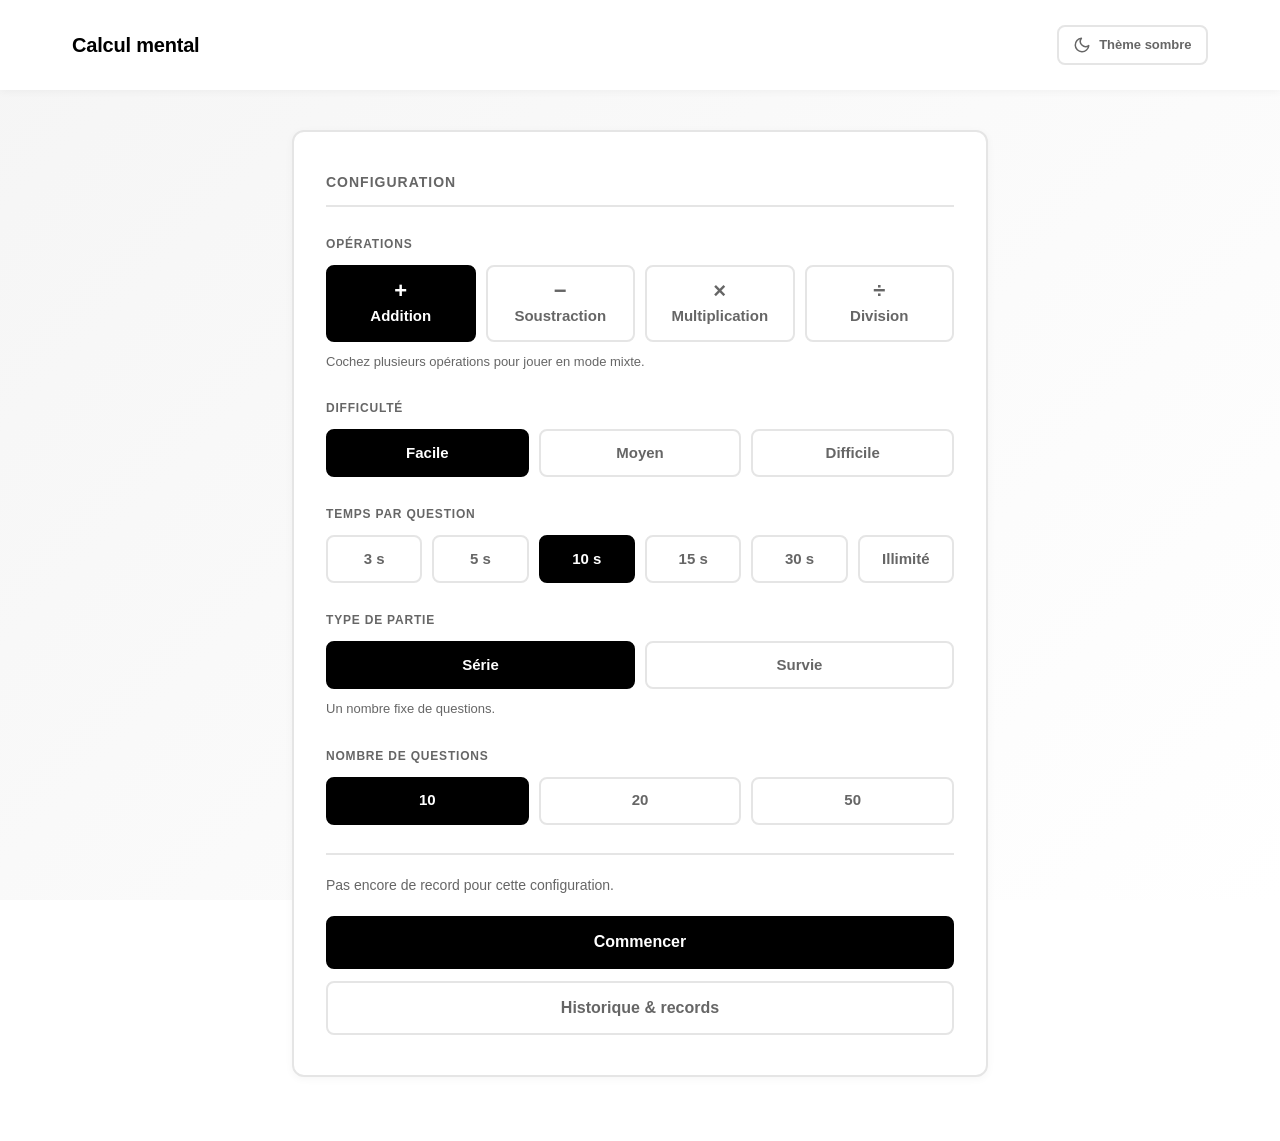
==== index.html @ ba90eb17 "first commit" ====
<!DOCTYPE html>
<html lang="fr">
<head>
  <meta charset="UTF-8">
  <meta name="viewport" content="width=device-width, initial-scale=1">
  <meta name="description" content="Entraînement au calcul mental : additions, soustractions, multiplications et divisions chronométrées.">
  <title>Calcul mental</title>
  <link rel="stylesheet" href="css/style.css">
  <!-- Chargés dans le <head> pour appliquer le thème avant le premier affichage -->
  <script src="js/storage.js"></script>
  <script src="js/theme.js"></script>
</head>
<body>
  <a class="skip-link" href="#main">Aller au contenu</a>

  <!-- ========== En-tête ========== -->
  <header class="site-header">
    <div class="header-inner">
      <h1 class="site-title">Calcul mental</h1>
      <button type="button" class="theme-toggle" id="theme-toggle">
        <span class="theme-icon" id="icon-moon" aria-hidden="true">
          <svg viewBox="0 0 24 24" width="18" height="18" fill="none" stroke="currentColor" stroke-width="2" stroke-linecap="round" stroke-linejoin="round" focusable="false"><path d="M21 12.79A9 9 0 1 1 11.21 3 7 7 0 0 0 21 12.79z"/></svg>
        </span>
        <span class="theme-icon" id="icon-sun" aria-hidden="true" hidden>
          <svg viewBox="0 0 24 24" width="18" height="18" fill="none" stroke="currentColor" stroke-width="2" stroke-linecap="round" stroke-linejoin="round" focusable="false"><circle cx="12" cy="12" r="4"/><path d="M12 2v2M12 20v2M4.93 4.93l1.41 1.41M17.66 17.66l1.41 1.41M2 12h2M20 12h2M4.93 19.07l1.41-1.41M17.66 6.34l1.41-1.41"/></svg>
        </span>
        <span class="theme-toggle-text" id="theme-toggle-text">Thème sombre</span>
      </button>
    </div>
  </header>

  <main class="container" id="main">

    <!-- ========== Écran 1 : configuration (accueil) ========== -->
    <section class="screen" id="screen-home" aria-labelledby="home-title">
      <form class="card" id="config-form" novalidate>
        <h2 class="card-title" id="home-title" tabindex="-1" data-autofocus>Configuration</h2>

        <fieldset class="field">
          <legend class="label">Opérations</legend>
          <div class="chips chips-4">
            <label class="chip">
              <input type="checkbox" name="operation" value="add" class="visually-hidden">
              <span class="chip-face chip-face--stacked"><span class="chip-symbol" aria-hidden="true">+</span>Addition</span>
            </label>
            <label class="chip">
              <input type="checkbox" name="operation" value="sub" class="visually-hidden">
              <span class="chip-face chip-face--stacked"><span class="chip-symbol" aria-hidden="true">−</span>Soustraction</span>
            </label>
            <label class="chip">
              <input type="checkbox" name="operation" value="mul" class="visually-hidden">
              <span class="chip-face chip-face--stacked"><span class="chip-symbol" aria-hidden="true">×</span>Multiplication</span>
            </label>
            <label class="chip">
              <input type="checkbox" name="operation" value="div" class="visually-hidden">
              <span class="chip-face chip-face--stacked"><span class="chip-symbol" aria-hidden="true">÷</span>Division</span>
            </label>
          </div>
          <p class="hint" id="ops-hint" aria-live="polite"></p>
        </fieldset>

        <fieldset class="field">
          <legend class="label">Difficulté</legend>
          <div class="chips chips-3">
            <label class="chip">
              <input type="radio" name="difficulty" value="facile" class="visually-hidden">
              <span class="chip-face">Facile</span>
            </label>
            <label class="chip">
              <input type="radio" name="difficulty" value="moyen" class="visually-hidden">
              <span class="chip-face">Moyen</span>
            </label>
            <label class="chip">
              <input type="radio" name="difficulty" value="difficile" class="visually-hidden">
              <span class="chip-face">Difficile</span>
            </label>
          </div>
        </fieldset>

        <fieldset class="field">
          <legend class="label">Temps par question</legend>
          <div class="chips chips-6">
            <label class="chip">
              <input type="radio" name="time" value="3" class="visually-hidden">
              <span class="chip-face">3 s</span>
            </label>
            <label class="chip">
              <input type="radio" name="time" value="5" class="visually-hidden">
              <span class="chip-face">5 s</span>
            </label>
            <label class="chip">
              <input type="radio" name="time" value="10" class="visually-hidden">
              <span class="chip-face">10 s</span>
            </label>
            <label class="chip">
              <input type="radio" name="time" value="15" class="visually-hidden">
              <span class="chip-face">15 s</span>
            </label>
            <label class="chip">
              <input type="radio" name="time" value="30" class="visually-hidden">
              <span class="chip-face">30 s</span>
            </label>
            <label class="chip">
              <input type="radio" name="time" value="0" class="visually-hidden">
              <span class="chip-face">Illimité</span>
            </label>
          </div>
        </fieldset>

        <fieldset class="field">
          <legend class="label">Type de partie</legend>
          <div class="chips chips-2">
            <label class="chip">
              <input type="radio" name="mode" value="serie" class="visually-hidden">
              <span class="chip-face">Série</span>
            </label>
            <label class="chip">
              <input type="radio" name="mode" value="survie" class="visually-hidden">
              <span class="chip-face">Survie</span>
            </label>
          </div>
          <p class="hint" id="mode-hint"></p>
        </fieldset>

        <fieldset class="field" id="count-field">
          <legend class="label">Nombre de questions</legend>
          <div class="chips chips-3">
            <label class="chip">
              <input type="radio" name="count" value="10" class="visually-hidden">
              <span class="chip-face">10</span>
            </label>
            <label class="chip">
              <input type="radio" name="count" value="20" class="visually-hidden">
              <span class="chip-face">20</span>
            </label>
            <label class="chip">
              <input type="radio" name="count" value="50" class="visually-hidden">
              <span class="chip-face">50</span>
            </label>
          </div>
        </fieldset>

        <p class="home-record" id="home-record"></p>

        <div class="actions">
          <button type="submit" class="btn btn-primary btn-block">Commencer</button>
          <button type="button" class="btn btn-secondary btn-block" id="btn-open-history">Historique &amp; records</button>
        </div>
      </form>
    </section>

    <!-- ========== Écran 2 : historique & records ========== -->
    <section class="screen" id="screen-history" aria-labelledby="history-title" hidden>
      <div class="card">
        <h2 class="card-title" id="history-title" tabindex="-1" data-autofocus>Records par configuration</h2>
        <p class="empty" id="records-empty">Aucun record pour l'instant. Jouez une partie pour en établir un.</p>
        <ul class="list" id="records-list"></ul>
      </div>

      <div class="card">
        <h2 class="card-title">20 dernières parties</h2>
        <p class="empty" id="history-empty">Aucune partie enregistrée.</p>
        <ul class="list" id="history-list"></ul>
        <p class="hint" id="storage-warning" hidden>La sauvegarde locale est indisponible dans ce navigateur : l'historique et les records seront perdus à la fermeture de la page.</p>
      </div>

      <div class="actions">
        <button type="button" class="btn btn-danger btn-block" id="btn-clear-history">Effacer l'historique</button>
        <button type="button" class="btn btn-secondary btn-block" id="btn-history-back">Retour à l'accueil</button>
      </div>
    </section>

    <!-- ========== Écran 3 : partie en cours ========== -->
    <section class="screen" id="screen-game" aria-labelledby="game-title" hidden>
      <h2 class="visually-hidden" id="game-title">Partie en cours</h2>

      <div class="game-topbar">
        <dl class="stats">
          <div class="stat">
            <dt class="stat-label">Question</dt>
            <dd class="stat-value" id="stat-progress">1</dd>
          </div>
          <div class="stat" id="stat-lives-box" hidden>
            <dt class="stat-label">Vies</dt>
            <dd class="stat-value">
              <span class="lives" id="lives" role="img" aria-label="3 vies restantes sur 3">
                <span class="life"></span><span class="life"></span><span class="life"></span>
              </span>
            </dd>
          </div>
          <div class="stat">
            <dt class="stat-label">Score</dt>
            <dd class="stat-value" id="stat-score">0</dd>
          </div>
          <div class="stat">
            <dt class="stat-label">Série</dt>
            <dd class="stat-value" id="stat-streak">0</dd>
          </div>
        </dl>
        <button type="button" class="btn-ghost" id="btn-abandon" aria-keyshortcuts="Escape">Abandonner</button>
      </div>

      <div class="card game-card" id="game-card">
        <div class="timer" id="timer">
          <div class="timer-track" aria-hidden="true"><div class="timer-fill" id="timer-fill"></div></div>
          <span class="timer-count" id="timer-count">10,0 s</span>
        </div>

        <!-- Affichage visuel du calcul ; la version lue par les lecteurs d'écran est juste dessous -->
        <p class="question" id="question" aria-hidden="true"><span id="q-a">0</span> <span id="q-op">+</span> <span id="q-b">0</span> = <span class="question-answer" id="q-answer">?</span></p>
        <p class="visually-hidden" id="question-spoken" aria-live="polite"></p>

        <form class="answer-form" id="answer-form" autocomplete="off" novalidate>
          <label for="answer-input" class="visually-hidden">Votre réponse</label>
          <div class="answer-row">
            <button type="button" class="btn btn-secondary btn-sign" id="btn-sign" aria-label="Changer le signe" hidden>±</button>
            <input type="text" class="input answer-input" id="answer-input" inputmode="numeric" autocomplete="off" autocorrect="off" spellcheck="false" enterkeyhint="done" maxlength="7">
            <button type="submit" class="btn btn-primary btn-submit">Valider</button>
          </div>
        </form>

        <p class="feedback" id="feedback" role="status" aria-live="polite"></p>
      </div>

      <p class="game-hint"><kbd>Entrée</kbd> pour valider · <kbd>Échap</kbd> pour abandonner</p>
    </section>

    <!-- ========== Écran 4 : résultats ========== -->
    <section class="screen" id="screen-results" aria-labelledby="results-title" hidden>
      <div class="card results-card">
        <h2 class="card-title" id="results-title" tabindex="-1" data-autofocus>Résultats</h2>
        <p class="record-badge" id="record-badge" hidden>Nouveau record !</p>
        <p class="results-score"><span id="res-score">0</span><span class="results-total"> / <span id="res-total">0</span></span></p>
        <p class="results-caption">bonnes réponses</p>
        <p class="results-config" id="res-config"></p>
        <dl class="results-stats">
          <div class="results-stat">
            <dt class="stat-label">Pourcentage</dt>
            <dd id="res-pct">0 %</dd>
          </div>
          <div class="results-stat">
            <dt class="stat-label">Temps moyen</dt>
            <dd id="res-avg">—</dd>
          </div>
          <div class="results-stat">
            <dt class="stat-label">Meilleure série</dt>
            <dd id="res-streak">0</dd>
          </div>
        </dl>
      </div>

      <div class="card">
        <h2 class="card-title">Questions ratées</h2>
        <p class="empty" id="missed-empty">Aucune erreur, parfait !</p>
        <table class="table" id="missed-table">
          <thead>
            <tr>
              <th scope="col">Calcul</th>
              <th scope="col">Ta réponse</th>
              <th scope="col">Bonne réponse</th>
            </tr>
          </thead>
          <tbody id="missed-body"></tbody>
        </table>
      </div>

      <div class="actions">
        <button type="button" class="btn btn-primary btn-block" id="btn-replay">Rejouer</button>
        <button type="button" class="btn btn-secondary btn-block" id="btn-results-home">Retour à l'accueil</button>
      </div>
    </section>
  </main>

  <!-- ========== Boîte de confirmation (abandon, effacement) ========== -->
  <dialog class="dialog" id="confirm-dialog" aria-labelledby="dialog-title" aria-describedby="dialog-message">
    <form method="dialog">
      <h2 class="card-title" id="dialog-title">Confirmer</h2>
      <p class="dialog-message" id="dialog-message"></p>
      <div class="dialog-actions">
        <button type="submit" value="cancel" class="btn btn-secondary" id="dialog-cancel">Annuler</button>
        <button type="submit" value="confirm" class="btn btn-primary" id="dialog-confirm">Confirmer</button>
      </div>
    </form>
  </dialog>

  <script src="js/generator.js"></script>
  <script src="js/timer.js"></script>
  <script src="js/app.js"></script>
</body>
</html>
---- css/style.css ----
/* =========================================================
   Calcul mental — feuille de style
   Charte ProjetV : minimaliste noir & blanc, sobre.
   Le thème sombre ne fait que redéfinir les variables.
   ========================================================= */

/* ---------- 1. Variables : thème clair (charte ProjetV) ---------- */
:root {
  --primary: #000000;
  --primary-light: #333333;
  --accent: #3b82f6;
  --bg-body: linear-gradient(135deg, #f5f5f5 0%, #ffffff 100%);
  --bg-container: #ffffff;
  --text-primary: #000000;
  --text-secondary: #666666;
  --text-inverse: #ffffff;
  --success: #10b981;
  --warning: #f59e0b;
  --danger: #ef4444;
  --gray-200: #e5e5e5;
  --gray-400: #a3a3a3;
  --shadow: 0 10px 40px rgba(0,0,0,0.08);
  --shadow-sm: 0 2px 8px rgba(0,0,0,0.04);

  /* Variables complémentaires (lisibilité du feedback) */
  --success-bg: rgba(16, 185, 129, 0.10);
  --danger-bg: rgba(239, 68, 68, 0.08);
  --success-text: #047857;
  --danger-text: #b91c1c;
  --danger-hover: #dc2626;

  --font: -apple-system, BlinkMacSystemFont, 'Segoe UI', Roboto, 'Helvetica Neue', Arial, sans-serif;
  --radius: 12px;
  --radius-sm: 8px;
  --speed: 0.2s;

  color-scheme: light;
}

/* ---------- 2. Variables : thème sombre ---------- */
[data-theme="dark"] {
  --primary: #ffffff;
  --primary-light: #d4d4d4;
  --accent: #60a5fa;
  --bg-body: linear-gradient(135deg, #0f0f0f 0%, #151515 100%);
  --bg-container: #1a1a1a;
  --text-primary: #ffffff;
  --text-secondary: #a3a3a3;
  --text-inverse: #000000;
  --success: #10b981;
  --warning: #f59e0b;
  --danger: #ef4444;
  --gray-200: #2a2a2a;
  --gray-400: #6b6b6b;
  --shadow: 0 10px 40px rgba(0,0,0,0.45);
  --shadow-sm: 0 2px 8px rgba(0,0,0,0.30);

  --success-bg: rgba(16, 185, 129, 0.14);
  --danger-bg: rgba(239, 68, 68, 0.14);
  --success-text: #34d399;
  --danger-text: #f87171;

  color-scheme: dark;
}

/* ---------- 3. Base ---------- */
*,
*::before,
*::after {
  box-sizing: border-box;
}

[hidden] {
  display: none !important;
}

html {
  -webkit-text-size-adjust: 100%;
  text-size-adjust: 100%;
}

body {
  margin: 0;
  min-height: 100vh;
  font-family: var(--font);
  font-size: 1rem;
  line-height: 1.5;
  color: var(--text-primary);
  background-color: var(--bg-container);
  background-image: var(--bg-body);
  background-attachment: fixed;
  -webkit-font-smoothing: antialiased;
  transition: color var(--speed) ease;
}

h1, h2, p {
  margin: 0;
}

[tabindex="-1"]:focus {
  outline: none;
}

kbd {
  font-family: inherit;
  font-size: 0.85em;
  font-weight: 600;
  padding: 0.1em 0.45em;
  border: 1px solid var(--gray-200);
  border-bottom-width: 2px;
  border-radius: 4px;
  background: var(--bg-container);
}

/* Masqué visuellement, mais lu par les lecteurs d'écran et focalisable */
.visually-hidden {
  position: absolute !important;
  width: 1px;
  height: 1px;
  padding: 0;
  margin: -1px;
  overflow: hidden;
  clip: rect(0 0 0 0);
  white-space: nowrap;
  border: 0;
}

.skip-link {
  position: absolute;
  top: -100px;
  left: 1rem;
  z-index: 100;
  padding: 0.5rem 1rem;
  border-radius: var(--radius-sm);
  background: var(--primary);
  color: var(--text-inverse);
  font-weight: 600;
  text-decoration: none;
}

.skip-link:focus {
  top: 0.5rem;
}

/* ---------- 4. En-tête ---------- */
.site-header {
  height: 10vh;
  min-height: 60px;
  background: var(--bg-container);
  box-shadow: var(--shadow-sm);
}

.header-inner {
  display: flex;
  align-items: center;
  justify-content: space-between;
  gap: 1rem;
  max-width: 1200px;
  height: 100%;
  margin: 0 auto;
  padding: 0 2rem;
}

.site-title {
  font-size: 1.25rem;
  font-weight: 700;
  letter-spacing: -0.01em;
  color: var(--text-primary);
}

.theme-toggle {
  display: inline-flex;
  align-items: center;
  gap: 0.5rem;
  min-height: 40px;
  padding: 0.45rem 0.9rem;
  border: 2px solid var(--gray-200);
  border-radius: var(--radius-sm);
  background: transparent;
  color: var(--text-secondary);
  font: inherit;
  font-size: 0.8125rem;
  font-weight: 600;
  cursor: pointer;
  transition: border-color var(--speed) ease, color var(--speed) ease;
}

.theme-toggle:hover {
  border-color: var(--primary);
  color: var(--text-primary);
}

.theme-icon {
  display: inline-flex;
}

/* ---------- 5. Mise en page ---------- */
.container {
  max-width: 760px;
  margin: 0 auto;
  padding: 2.5rem 2rem 4rem;
}

.screen {
  display: flex;
  flex-direction: column;
  gap: 1.5rem;
}

.actions {
  display: flex;
  flex-direction: column;
  gap: 0.75rem;
}

/* ---------- 6. Cartes, titres, libellés ---------- */
.card {
  background: var(--bg-container);
  border: 2px solid var(--gray-200);
  border-radius: var(--radius);
  box-shadow: var(--shadow-sm);
  padding: 2.5rem 2rem;
  transition: border-color var(--speed) ease, background-color var(--speed) ease;
}

.card-title {
  margin: 0 0 1.75rem;
  padding-bottom: 0.75rem;
  border-bottom: 2px solid var(--gray-200);
  font-size: 0.875rem;
  font-weight: 700;
  text-transform: uppercase;
  letter-spacing: 1px;
  color: var(--text-secondary);
}

.label,
.stat-label {
  font-size: 0.75rem;
  font-weight: 600;
  text-transform: uppercase;
  letter-spacing: 0.8px;
  color: var(--text-secondary);
}

.field {
  min-width: 0;
  margin: 0 0 1.75rem;
  padding: 0;
  border: 0;
}

.field > legend.label {
  display: block;
  padding: 0 0 0.75rem;
}

.hint {
  margin-top: 0.625rem;
  font-size: 0.8125rem;
  color: var(--text-secondary);
}

.hint.is-error {
  color: var(--danger-text);
  font-weight: 600;
}

.hint:empty {
  display: none;
}

.empty {
  color: var(--text-secondary);
  font-size: 0.9375rem;
}

/* ---------- 7. Pastilles sélectionnables (vrais inputs masqués) ---------- */
.chips {
  --cols: 3;
  display: grid;
  grid-template-columns: repeat(var(--cols), minmax(0, 1fr));
  gap: 0.625rem;
}

.chips-2 { --cols: 2; }
.chips-3 { --cols: 3; }
.chips-4 { --cols: 4; }
.chips-6 { --cols: 6; }

.chip {
  position: relative;
  display: block;
  cursor: pointer;
}

.chip-face {
  display: flex;
  align-items: center;
  justify-content: center;
  gap: 0.375rem;
  min-height: 48px;
  height: 100%;
  padding: 0.625rem 0.75rem;
  border: 2px solid var(--gray-200);
  border-radius: var(--radius-sm);
  color: var(--text-secondary);
  font-size: 0.9375rem;
  font-weight: 600;
  text-align: center;
  hyphens: auto;
  overflow-wrap: break-word;
  user-select: none;
  transition: background-color 0.15s ease, border-color 0.15s ease, color 0.15s ease;
}

.chip-face--stacked {
  flex-direction: column;
  gap: 0.125rem;
  padding-top: 0.75rem;
  padding-bottom: 0.75rem;
}

.chip-symbol {
  font-size: 1.375rem;
  font-weight: 700;
  line-height: 1.1;
}

.chip:hover .chip-face {
  border-color: var(--primary);
  color: var(--text-primary);
}

.chip input:checked + .chip-face {
  background: var(--primary);
  border-color: var(--primary);
  color: var(--text-inverse);
}

.chip input:focus-visible + .chip-face {
  outline: 2px solid var(--accent);
  outline-offset: 2px;
}

/* ---------- 8. Boutons ---------- */
.btn {
  display: inline-flex;
  align-items: center;
  justify-content: center;
  gap: 0.5rem;
  min-height: 48px;
  padding: 0.8rem 1.5rem;
  border: 2px solid transparent;
  border-radius: var(--radius-sm);
  font: inherit;
  font-size: 1rem;
  font-weight: 600;
  text-decoration: none;
  cursor: pointer;
  transition: background-color var(--speed) ease, border-color var(--speed) ease,
    color var(--speed) ease, transform 0.15s ease;
}

.btn:focus-visible,
.btn-ghost:focus-visible,
.theme-toggle:focus-visible,
.skip-link:focus-visible {
  outline: 2px solid var(--accent);
  outline-offset: 2px;
}

.btn-block {
  width: 100%;
}

.btn-primary {
  background: var(--primary);
  border-color: var(--primary);
  color: var(--text-inverse);
}

.btn-primary:hover:not(:disabled) {
  background: var(--primary-light);
  border-color: var(--primary-light);
  transform: translateY(-1px);
}

.btn-primary:active:not(:disabled) {
  transform: translateY(0);
}

.btn-secondary {
  background: transparent;
  border-color: var(--gray-200);
  color: var(--text-secondary);
}

.btn-secondary:hover:not(:disabled) {
  border-color: var(--primary);
  color: var(--text-primary);
}

.btn-danger {
  background: var(--danger);
  border-color: var(--danger);
  color: #ffffff;
}

.btn-danger:hover:not(:disabled) {
  background: var(--danger-hover);
  border-color: var(--danger-hover);
}

.btn:disabled {
  opacity: 0.45;
  cursor: not-allowed;
}

/* Bouton discret (abandon) */
.btn-ghost {
  padding: 0.5rem 0.75rem;
  border: 0;
  border-radius: var(--radius-sm);
  background: transparent;
  color: var(--text-secondary);
  font: inherit;
  font-size: 0.75rem;
  font-weight: 600;
  text-transform: uppercase;
  letter-spacing: 0.8px;
  cursor: pointer;
  transition: color var(--speed) ease;
}

.btn-ghost:hover {
  color: var(--danger-text);
  text-decoration: underline;
  text-underline-offset: 3px;
}

/* ---------- 9. Champs ---------- */
.input {
  width: 100%;
  padding: 0.75rem 1rem;
  border: 2px solid var(--gray-200);
  border-radius: var(--radius-sm);
  background: var(--bg-container);
  color: var(--text-primary);
  font: inherit;
  transition: border-color var(--speed) ease;
}

.input:focus {
  outline: none;
  border-color: var(--primary);
}

/* ---------- 10. Accueil ---------- */
.home-record {
  margin-bottom: 1.25rem;
  padding-top: 1.25rem;
  border-top: 2px solid var(--gray-200);
  font-size: 0.875rem;
  color: var(--text-secondary);
}

/* ---------- 11. Écran de jeu ---------- */
.game-topbar {
  display: flex;
  align-items: center;
  justify-content: space-between;
  flex-wrap: wrap;
  gap: 0.75rem 1rem;
}

.stats {
  display: flex;
  flex-wrap: wrap;
  gap: 0.625rem;
  margin: 0;
}

.stat {
  display: flex;
  flex-direction: column;
  min-width: 88px;
  padding: 0.5rem 0.875rem;
  border: 2px solid var(--gray-200);
  border-radius: var(--radius-sm);
  background: var(--bg-container);
}

.stat-label {
  font-size: 0.6875rem;
}

.stat-value {
  margin: 0;
  font-size: 1.125rem;
  font-weight: 700;
  line-height: 1.5;
  font-variant-numeric: tabular-nums;
}

.lives {
  display: inline-flex;
  align-items: center;
  gap: 6px;
  height: 1.6875rem;
}

.life {
  width: 12px;
  height: 12px;
  border: 2px solid var(--primary);
  border-radius: 50%;
  background: var(--primary);
  transition: background-color var(--speed) ease, border-color var(--speed) ease;
}

.life.is-lost {
  background: transparent;
  border-color: var(--gray-400);
}

.game-card {
  container-type: inline-size; /* permet d'adapter la taille du calcul à la carte */
  padding: 2rem 2rem 2.25rem;
  text-align: center;
}

.game-card.is-correct {
  border-color: var(--success);
  background-image: linear-gradient(var(--success-bg), var(--success-bg));
}

.game-card.is-wrong {
  border-color: var(--danger);
  background-image: linear-gradient(var(--danger-bg), var(--danger-bg));
}

/* Barre de temps */
.timer {
  display: flex;
  align-items: center;
  gap: 1rem;
  margin-bottom: 2rem;
}

.timer-track {
  flex: 1;
  height: 8px;
  overflow: hidden;
  border-radius: 999px;
  background: var(--gray-200);
}

.timer-fill {
  width: 100%;
  height: 100%;
  border-radius: inherit;
  background: var(--primary);
  transform-origin: left center;
  will-change: transform;
  transition: background-color var(--speed) ease;
}

.timer-fill.is-warning {
  background: var(--warning);
}

.timer-fill.is-danger {
  background: var(--danger);
}

.timer-count {
  min-width: 4.5em;
  font-size: 0.875rem;
  font-weight: 600;
  color: var(--text-secondary);
  text-align: right;
  font-variant-numeric: tabular-nums;
}

/* Calcul affiché en très grand. --chars (posé par app.js) = longueur du calcul
   avec sa réponse : la taille est choisie pour que tout tienne sur une ligne. */
.question {
  margin-bottom: 2rem;
  font-size: clamp(2rem, 8vw, 4rem); /* repli sans container queries */
  font-size: clamp(1.75rem, calc(100cqi / (var(--chars, 12) * 0.62)), 5rem);
  font-weight: 800;
  line-height: 1.1;
  letter-spacing: -0.02em;
  white-space: nowrap;
  font-variant-numeric: tabular-nums;
}

.question-answer {
  color: var(--text-secondary);
}

.game-card.is-correct .question-answer {
  color: var(--success-text);
}

.game-card.is-wrong .question-answer {
  color: var(--danger-text);
}

/* Saisie de la réponse */
.answer-form {
  max-width: 440px;
  margin: 0 auto;
}

.answer-row {
  display: flex;
  gap: 0.75rem;
}

.answer-input {
  flex: 1;
  min-width: 0;
  font-size: 1.75rem;
  font-weight: 700;
  text-align: center;
  font-variant-numeric: tabular-nums;
}

.answer-input.is-correct {
  border-color: var(--success);
}

.answer-input.is-wrong {
  border-color: var(--danger);
}

.btn-sign {
  flex: 0 0 auto;
  width: 60px;
  padding: 0;
  font-size: 1.5rem;
}

.btn-submit {
  flex: 0 0 auto;
}

.feedback {
  min-height: 1.5em;
  margin-top: 1.25rem;
  font-weight: 600;
  color: var(--text-secondary);
}

.feedback.is-correct {
  color: var(--success-text);
}

.feedback.is-wrong {
  color: var(--danger-text);
}

.game-hint {
  font-size: 0.8125rem;
  color: var(--text-secondary);
  text-align: center;
}

/* ---------- 12. Résultats ---------- */
.results-card {
  text-align: center;
}

.record-badge {
  display: inline-block;
  margin-bottom: 1.25rem;
  padding: 0.375rem 0.875rem;
  border-radius: 999px;
  background: var(--primary);
  color: var(--text-inverse);
  font-size: 0.75rem;
  font-weight: 700;
  text-transform: uppercase;
  letter-spacing: 1px;
}

.results-score {
  font-size: clamp(3rem, 12vw, 5rem);
  font-weight: 800;
  line-height: 1;
  letter-spacing: -0.02em;
  font-variant-numeric: tabular-nums;
}

.results-total {
  font-size: 0.5em;
  font-weight: 700;
  color: var(--text-secondary);
}

.results-caption {
  margin-top: 0.5rem;
  color: var(--text-secondary);
}

.results-config {
  margin-top: 0.25rem;
  font-size: 0.8125rem;
  color: var(--text-secondary);
}

.results-stats {
  display: grid;
  grid-template-columns: repeat(3, minmax(0, 1fr));
  gap: 0.75rem;
  margin: 2rem 0 0;
}

.results-stat {
  padding: 1rem 0.75rem;
  border: 2px solid var(--gray-200);
  border-radius: var(--radius-sm);
}

.results-stat dd {
  margin: 0.25rem 0 0;
  font-size: 1.5rem;
  font-weight: 700;
  font-variant-numeric: tabular-nums;
}

/* Tableau des questions ratées */
.table {
  width: 100%;
  border-collapse: collapse;
  font-variant-numeric: tabular-nums;
}

.table th {
  padding: 0 0.75rem 0.75rem;
  border-bottom: 2px solid var(--gray-200);
  font-size: 0.75rem;
  font-weight: 600;
  text-transform: uppercase;
  letter-spacing: 0.8px;
  color: var(--text-secondary);
  text-align: left;
}

.table td {
  padding: 0.75rem;
  border-bottom: 1px solid var(--gray-200);
  font-weight: 600;
}

.table tr:last-child td {
  border-bottom: 0;
}

.table th:first-child,
.table td:first-child {
  padding-left: 0;
}

.table .is-wrong {
  color: var(--danger-text);
}

.table .is-right {
  color: var(--success-text);
}

/* ---------- 13. Historique & records ---------- */
.list {
  margin: 0;
  padding: 0;
  list-style: none;
}

.list-item {
  display: flex;
  align-items: center;
  justify-content: space-between;
  gap: 1rem;
  padding: 0.875rem 0;
  border-bottom: 1px solid var(--gray-200);
}

.list-item:first-child {
  padding-top: 0;
}

.list-item:last-child {
  padding-bottom: 0;
  border-bottom: 0;
}

.list-main {
  min-width: 0;
}

.list-title {
  font-size: 0.9375rem;
  font-weight: 600;
}

.list-meta {
  font-size: 0.8125rem;
  color: var(--text-secondary);
}

.list-score {
  flex: 0 0 auto;
  font-weight: 700;
  white-space: nowrap;
  font-variant-numeric: tabular-nums;
}

/* ---------- 14. Boîte de dialogue ---------- */
.dialog {
  width: min(440px, calc(100% - 2rem));
  padding: 2rem;
  border: 2px solid var(--gray-200);
  border-radius: var(--radius);
  background: var(--bg-container);
  color: var(--text-primary);
  box-shadow: var(--shadow);
}

.dialog::backdrop {
  background: rgba(0, 0, 0, 0.5);
}

.dialog .card-title {
  margin-bottom: 1rem;
}

.dialog-message {
  color: var(--text-secondary);
}

.dialog-actions {
  display: flex;
  gap: 0.75rem;
  margin-top: 1.75rem;
}

.dialog-actions .btn {
  flex: 1;
}

/* ---------- 15. Tests (tests.html) ---------- */
.test-summary {
  margin-bottom: 1.5rem;
  padding: 1rem 1.25rem;
  border: 2px solid var(--gray-200);
  border-radius: var(--radius-sm);
  font-weight: 600;
}

.test-summary.is-correct {
  border-color: var(--success);
  color: var(--success-text);
  background: var(--success-bg);
}

.test-summary.is-wrong {
  border-color: var(--danger);
  color: var(--danger-text);
  background: var(--danger-bg);
}

.test-failures {
  margin: 1.5rem 0 0;
  padding-left: 1.25rem;
  color: var(--danger-text);
  font-size: 0.875rem;
}

/* ---------- 16. Responsive ---------- */
@media (max-width: 900px) {
  .header-inner {
    padding: 0 1.5rem;
  }

  .container {
    padding: 2rem 1.5rem 3rem;
  }

  .chips-4 { --cols: 2; }
  .chips-6 { --cols: 3; }
}

@media (max-width: 600px) {
  .header-inner {
    padding: 0 1rem;
  }

  .site-title {
    font-size: 1.125rem;
  }

  /* Bouton thème : icône seule (le texte reste lu par les lecteurs d'écran) */
  .theme-toggle {
    padding: 0.45rem 0.6rem;
  }

  .theme-toggle-text {
    position: absolute;
    width: 1px;
    height: 1px;
    margin: -1px;
    overflow: hidden;
    clip: rect(0 0 0 0);
    white-space: nowrap;
  }

  .container {
    padding: 1.25rem 1rem 2.5rem;
  }

  .screen {
    gap: 1rem;
  }

  .card {
    padding: 1.75rem 1.25rem;
  }

  .card-title {
    margin-bottom: 1.25rem;
  }

  .field {
    margin-bottom: 1.5rem;
  }

  /* Jeu */
  .stats {
    flex: 1 1 100%;
    flex-wrap: nowrap;
  }

  .stat {
    flex: 1 1 0;
    min-width: 0;
    padding: 0.5rem 0.625rem;
  }

  .stat-label {
    font-size: 0.625rem;
    letter-spacing: 0.5px;
  }

  .game-topbar .btn-ghost {
    margin-left: auto;
  }

  .game-card {
    padding: 1.5rem 1.25rem 1.75rem;
  }

  .timer {
    margin-bottom: 1.5rem;
  }

  .question {
    margin-bottom: 1.5rem;
  }

  .answer-row {
    flex-wrap: wrap;
  }

  /* Ligne 1 : [±] [réponse] — ligne 2 : Valider pleine largeur */
  .answer-input {
    flex: 1 1 0;
    font-size: 2rem;
  }

  .btn-sign {
    flex: 0 0 64px;
  }

  .btn-submit {
    flex: 1 1 100%;
  }

  .game-hint {
    display: none;
  }

  /* Résultats */
  .results-stats {
    grid-template-columns: 1fr;
  }

  .results-stat {
    display: flex;
    align-items: center;
    justify-content: space-between;
    padding: 0.75rem 1rem;
  }

  .results-stat dd {
    margin: 0;
    font-size: 1.25rem;
  }

  .table td,
  .table th {
    padding-left: 0.5rem;
    padding-right: 0.5rem;
  }

  .list-item {
    align-items: flex-start;
  }

  .dialog {
    padding: 1.5rem 1.25rem;
  }
}

/* ---------- 17. Mouvements réduits ---------- */
@media (prefers-reduced-motion: reduce) {
  *,
  *::before,
  *::after {
    transition-duration: 0.01ms !important;
  }

  .btn-primary:hover:not(:disabled) {
    transform: none;
  }
}
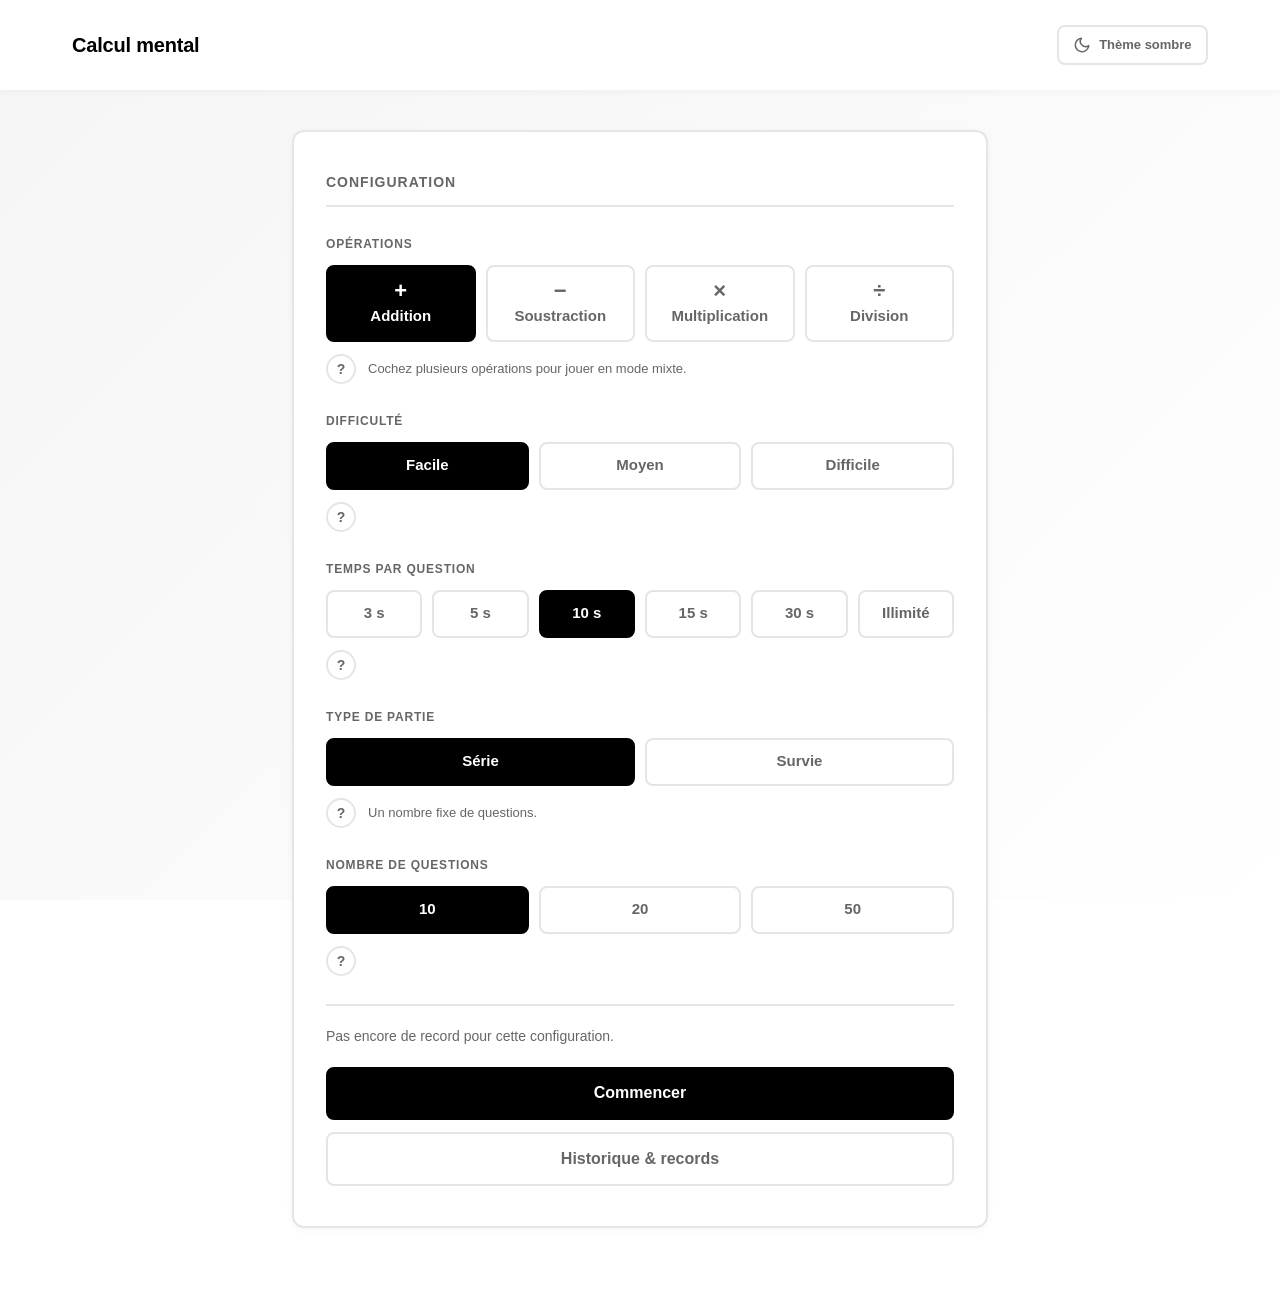
==== commit a1f050bf: "ajout explication mod de jeux" ====
--- a/index.html
+++ b/index.html
@@ -56,7 +56,42 @@
               <span class="chip-face chip-face--stacked"><span class="chip-symbol" aria-hidden="true">÷</span>Division</span>
             </label>
           </div>
-          <p class="hint" id="ops-hint" aria-live="polite"></p>
+          <div class="field-help">
+            <!-- Aide dépliable : s'ouvre au survol, au clic, au toucher ou avec Entrée -->
+            <div class="help" data-help>
+              <button type="button" class="help-toggle" aria-expanded="false" aria-controls="help-operations">
+                <span class="help-icon" aria-hidden="true">?</span>
+                <span class="help-title">Comprendre les opérations</span>
+              </button>
+              <div class="help-panel" id="help-operations">
+                <div class="help-panel-inner">
+                  <dl class="help-list">
+                    <div class="help-item">
+                      <dt>+ Addition</dt>
+                      <dd>Additionner deux nombres, par exemple <span class="math">12 + 7 = 19</span>.</dd>
+                    </div>
+                    <div class="help-item">
+                      <dt>− Soustraction</dt>
+                      <dd>Retirer le second nombre du premier, par exemple <span class="math">15 − 6 = 9</span>. En Facile et Moyen, le résultat n'est jamais négatif. En Difficile il peut l'être : un bouton ± permet alors de saisir le signe moins.</dd>
+                    </div>
+                    <div class="help-item">
+                      <dt>× Multiplication</dt>
+                      <dd>Les tables de multiplication, par exemple <span class="math">7 × 8 = 56</span>. Les tables proposées dépendent de la difficulté.</dd>
+                    </div>
+                    <div class="help-item">
+                      <dt>÷ Division</dt>
+                      <dd>Une division qui tombe toujours juste, sans reste et jamais par 0, par exemple <span class="math">42 ÷ 6 = 7</span>.</dd>
+                    </div>
+                    <div class="help-item">
+                      <dt>Plusieurs cases cochées</dt>
+                      <dd>Mode mixte : chaque question tire au hasard une des opérations cochées.</dd>
+                    </div>
+                  </dl>
+                </div>
+              </div>
+            </div>
+            <p class="hint" id="ops-hint" aria-live="polite"></p>
+          </div>
         </fieldset>
 
         <fieldset class="field">
@@ -75,6 +110,32 @@
               <span class="chip-face">Difficile</span>
             </label>
           </div>
+          <div class="field-help">
+            <div class="help" data-help>
+              <button type="button" class="help-toggle" aria-expanded="false" aria-controls="help-difficulty">
+                <span class="help-icon" aria-hidden="true">?</span>
+                <span class="help-title">Comprendre la difficulté</span>
+              </button>
+              <div class="help-panel" id="help-difficulty">
+                <div class="help-panel-inner">
+                  <dl class="help-list">
+                    <div class="help-item">
+                      <dt>Facile</dt>
+                      <dd>Additions et soustractions avec des nombres de 1 à 20, tables de 1 à 5, divisions dont le diviseur et le résultat vont de 1 à 5. Exemples : <span class="math">14 + 6</span>, <span class="math">4 × 7</span>, <span class="math">15 ÷ 3</span>.</dd>
+                    </div>
+                    <div class="help-item">
+                      <dt>Moyen</dt>
+                      <dd>Nombres de 10 à 100, tables de 2 à 10, divisions par 2 à 10 avec un résultat jusqu'à 10. Exemples : <span class="math">47 + 38</span>, <span class="math">8 × 9</span>, <span class="math">72 ÷ 8</span>.</dd>
+                    </div>
+                    <div class="help-item">
+                      <dt>Difficile</dt>
+                      <dd>Nombres de 50 à 999, multiplications jusqu'à <span class="math">20 × 20</span>, divisions par 2 à 15 avec un résultat jusqu'à 20. La soustraction peut donner un résultat négatif. Exemples : <span class="math">684 − 791</span>, <span class="math">17 × 13</span>, <span class="math">156 ÷ 12</span>.</dd>
+                    </div>
+                  </dl>
+                </div>
+              </div>
+            </div>
+          </div>
         </fieldset>
 
         <fieldset class="field">
@@ -105,6 +166,45 @@
               <span class="chip-face">Illimité</span>
             </label>
           </div>
+          <div class="field-help">
+            <div class="help" data-help>
+              <button type="button" class="help-toggle" aria-expanded="false" aria-controls="help-time">
+                <span class="help-icon" aria-hidden="true">?</span>
+                <span class="help-title">Comprendre le temps par question</span>
+              </button>
+              <div class="help-panel" id="help-time">
+                <div class="help-panel-inner">
+                  <dl class="help-list">
+                    <div class="help-item">
+                      <dt>3 s</dt>
+                      <dd>Réflexe pur : à réserver aux calculs connus par cœur, comme les tables.</dd>
+                    </div>
+                    <div class="help-item">
+                      <dt>5 s</dt>
+                      <dd>Rapide : juste le temps d'un calcul simple.</dd>
+                    </div>
+                    <div class="help-item">
+                      <dt>10 s</dt>
+                      <dd>Rythme standard, adapté au niveau Moyen.</dd>
+                    </div>
+                    <div class="help-item">
+                      <dt>15 s</dt>
+                      <dd>Confortable : laisse le temps de calculer en plusieurs étapes.</dd>
+                    </div>
+                    <div class="help-item">
+                      <dt>30 s</dt>
+                      <dd>Large : pour le niveau Difficile, ou pour apprendre sans pression.</dd>
+                    </div>
+                    <div class="help-item">
+                      <dt>Illimité</dt>
+                      <dd>Aucun chronomètre, seule la justesse compte. Le temps de réponse moyen est quand même mesuré.</dd>
+                    </div>
+                  </dl>
+                  <p class="help-note">Avec un chronomètre, une barre se vide pendant la question (orange sous 30 %, rouge sous 15 %). Si elle arrive au bout, la question compte comme une erreur et la bonne réponse s'affiche.</p>
+                </div>
+              </div>
+            </div>
+          </div>
         </fieldset>
 
         <fieldset class="field">
@@ -119,7 +219,30 @@
               <span class="chip-face">Survie</span>
             </label>
           </div>
-          <p class="hint" id="mode-hint"></p>
+          <div class="field-help">
+            <div class="help" data-help>
+              <button type="button" class="help-toggle" aria-expanded="false" aria-controls="help-mode">
+                <span class="help-icon" aria-hidden="true">?</span>
+                <span class="help-title">Comprendre le type de partie</span>
+              </button>
+              <div class="help-panel" id="help-mode">
+                <div class="help-panel-inner">
+                  <dl class="help-list">
+                    <div class="help-item">
+                      <dt>Série</dt>
+                      <dd>Un nombre fixe de questions, choisi juste en dessous. À la fin : score, pourcentage, temps moyen et liste des erreurs.</dd>
+                    </div>
+                    <div class="help-item">
+                      <dt>Survie</dt>
+                      <dd>Les questions s'enchaînent sans limite. Chaque réponse fausse ou temps écoulé coûte une des 3 vies, et la partie s'arrête à la 3e erreur. Le score est le nombre de bonnes réponses.</dd>
+                    </div>
+                  </dl>
+                  <p class="help-note">Chaque combinaison de réglages a son propre record.</p>
+                </div>
+              </div>
+            </div>
+            <p class="hint" id="mode-hint"></p>
+          </div>
         </fieldset>
 
         <fieldset class="field" id="count-field">
@@ -137,6 +260,33 @@
               <input type="radio" name="count" value="50" class="visually-hidden">
               <span class="chip-face">50</span>
             </label>
+          </div>
+          <div class="field-help">
+            <div class="help" data-help>
+              <button type="button" class="help-toggle" aria-expanded="false" aria-controls="help-count">
+                <span class="help-icon" aria-hidden="true">?</span>
+                <span class="help-title">Comprendre le nombre de questions</span>
+              </button>
+              <div class="help-panel" id="help-count">
+                <div class="help-panel-inner">
+                  <dl class="help-list">
+                    <div class="help-item">
+                      <dt>10</dt>
+                      <dd>Partie courte, idéale pour s'échauffer.</dd>
+                    </div>
+                    <div class="help-item">
+                      <dt>20</dt>
+                      <dd>Partie standard.</dd>
+                    </div>
+                    <div class="help-item">
+                      <dt>50</dt>
+                      <dd>Partie longue, pour travailler l'endurance et la régularité.</dd>
+                    </div>
+                  </dl>
+                  <p class="help-note">10, 20 et 50 questions ont chacun leur propre record.</p>
+                </div>
+              </div>
+            </div>
           </div>
         </fieldset>
 
--- a/css/style.css
+++ b/css/style.css
@@ -465,6 +465,167 @@
   color: var(--text-secondary);
 }
 
+/* ---------- 10 bis. Aide dépliable (point d'interrogation) ----------
+   Fermée : un rond « ? » de 30 px. Ouverte : la bulle s'élargit sur
+   toute la largeur du réglage, puis le panneau se déroule. Elle passe
+   par-dessus le contenu (position absolue) : rien ne bouge en dessous. */
+.field-help {
+  position: relative;
+  display: flex;
+  align-items: center;
+  min-height: 30px;
+  margin-top: 0.75rem;
+  padding-left: 42px; /* place réservée au « ? » */
+}
+
+.field-help .hint {
+  margin-top: 0;
+}
+
+.help {
+  position: absolute;
+  top: 0;
+  left: 0;
+  z-index: 5;
+  width: 30px;
+  overflow: hidden;
+  border: 2px solid var(--gray-200);
+  border-radius: 15px;
+  background: var(--bg-container);
+  /* Fermeture : le panneau se replie d'abord, puis la bulle redevient un rond */
+  transition: width 0.25s ease 0.2s, border-radius 0.25s ease 0.2s,
+    border-color 0.2s ease, box-shadow 0.2s ease;
+}
+
+.help.is-open {
+  z-index: 6;
+  width: 100%;
+  border-color: var(--primary);
+  border-radius: var(--radius-sm);
+  box-shadow: var(--shadow);
+  /* Ouverture : la bulle s'élargit d'abord, puis le panneau se déroule */
+  transition: width 0.25s ease, border-radius 0.25s ease,
+    border-color 0.2s ease, box-shadow 0.2s ease;
+}
+
+.help-toggle {
+  display: flex;
+  align-items: center;
+  gap: 0.625rem;
+  width: 100%;
+  padding: 0;
+  border: 0;
+  background: transparent;
+  color: var(--text-secondary);
+  font: inherit;
+  font-size: 0.8125rem;
+  font-weight: 600;
+  text-align: left;
+  white-space: nowrap;
+  cursor: pointer;
+  transition: padding 0.25s ease 0.2s;
+}
+
+/* Une fois ouverte, le « ? » se décolle du bord en même temps que la bulle s'élargit */
+.help.is-open .help-toggle {
+  padding: 0.375rem 0.5rem;
+  transition: padding 0.25s ease;
+}
+
+.help-toggle:focus {
+  outline: none;
+}
+
+/* Anneau de focus clavier dessiné à l'intérieur (la bulle coupe ce qui dépasse) */
+.help-toggle:focus-visible .help-icon {
+  box-shadow: inset 0 0 0 2px var(--accent);
+}
+
+.help-icon {
+  display: flex;
+  flex: 0 0 26px;
+  align-items: center;
+  justify-content: center;
+  width: 26px;
+  height: 26px;
+  border-radius: 50%;
+  font-size: 0.875rem;
+  font-weight: 700;
+  line-height: 1;
+  transition: background-color 0.2s ease, color 0.2s ease;
+}
+
+.help:hover .help-icon,
+.help.is-open .help-icon {
+  background: var(--primary);
+  color: var(--text-inverse);
+}
+
+.help-title {
+  overflow: hidden;
+  text-overflow: ellipsis;
+  opacity: 0;
+  transition: opacity 0.15s ease;
+}
+
+.help.is-open .help-title {
+  color: var(--text-primary);
+  opacity: 1;
+  transition: opacity 0.2s ease 0.1s;
+}
+
+/* Hauteur animée de 0 à « auto » grâce à grid-template-rows */
+.help-panel {
+  display: grid;
+  grid-template-rows: 0fr;
+  visibility: hidden;
+  transition: grid-template-rows 0.25s ease, visibility 0s linear 0.25s;
+}
+
+.help.is-open .help-panel {
+  grid-template-rows: 1fr;
+  visibility: visible;
+  transition: grid-template-rows 0.3s ease 0.2s, visibility 0s linear 0s;
+}
+
+.help-panel-inner {
+  min-height: 0;
+  overflow: hidden;
+}
+
+.help-list {
+  display: grid;
+  gap: 0.625rem;
+  margin: 0;
+  padding: 0.375rem 1rem 1rem 2.75rem; /* aligné sous le titre */
+}
+
+.help-item dt {
+  font-size: 0.8125rem;
+  font-weight: 700;
+  color: var(--text-primary);
+}
+
+.help-item dd {
+  margin: 0.125rem 0 0;
+  font-size: 0.8125rem;
+  line-height: 1.45;
+  color: var(--text-secondary);
+}
+
+/* Un exemple de calcul ne se coupe jamais en fin de ligne */
+.help .math {
+  white-space: nowrap;
+}
+
+.help-note {
+  margin: -0.25rem 1rem 1rem 2.75rem;
+  padding-top: 0.625rem;
+  border-top: 1px solid var(--gray-200);
+  font-size: 0.75rem;
+  color: var(--text-secondary);
+}
+
 /* ---------- 11. Écran de jeu ---------- */
 .game-topbar {
   display: flex;
@@ -937,6 +1098,14 @@
     margin-bottom: 1.5rem;
   }
 
+  .help-list {
+    padding: 0.5rem 0.875rem 0.875rem;
+  }
+
+  .help-note {
+    margin: -0.125rem 0.875rem 0.875rem;
+  }
+
   /* Jeu */
   .stats {
     flex: 1 1 100%;
@@ -1030,6 +1199,7 @@
   *::before,
   *::after {
     transition-duration: 0.01ms !important;
+    transition-delay: 0s !important;
   }
 
   .btn-primary:hover:not(:disabled) {
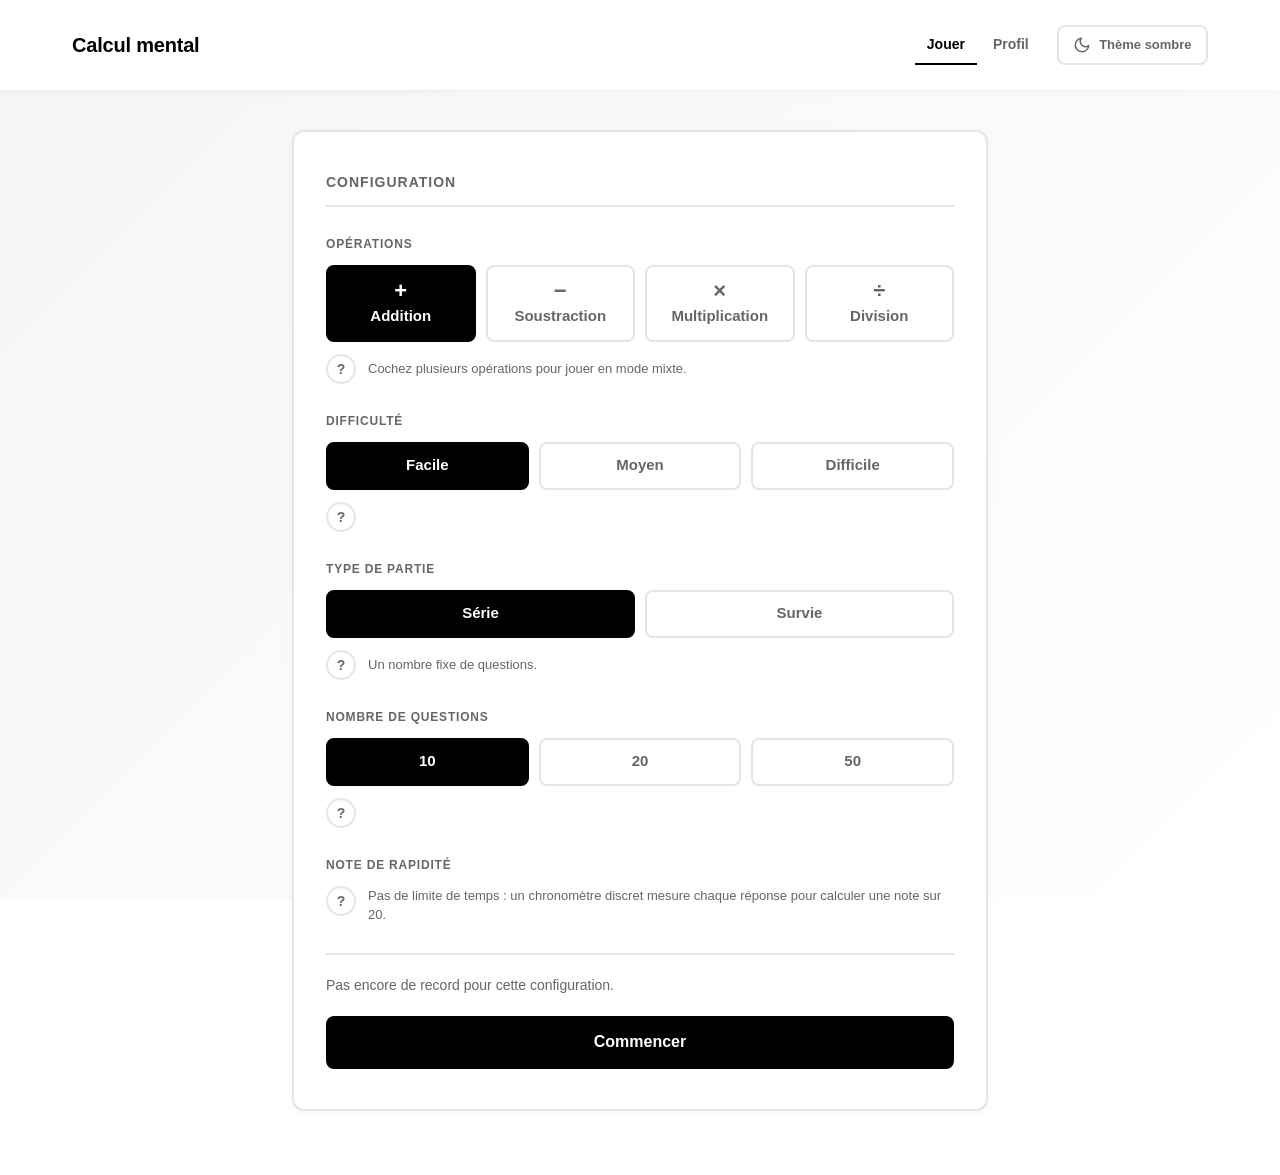
==== commit 31574278: "ajout fonction2" ====
--- a/index.html
+++ b/index.html
@@ -3,7 +3,7 @@
 <head>
   <meta charset="UTF-8">
   <meta name="viewport" content="width=device-width, initial-scale=1">
-  <meta name="description" content="Entraînement au calcul mental : additions, soustractions, multiplications et divisions chronométrées.">
+  <meta name="description" content="Entraînement au calcul mental : additions, soustractions, multiplications et divisions, avec une note de rapidité et des statistiques de progression.">
   <title>Calcul mental</title>
   <link rel="stylesheet" href="css/style.css">
   <!-- Chargés dans le <head> pour appliquer le thème avant le premier affichage -->
@@ -17,15 +17,22 @@
   <header class="site-header">
     <div class="header-inner">
       <h1 class="site-title">Calcul mental</h1>
-      <button type="button" class="theme-toggle" id="theme-toggle">
-        <span class="theme-icon" id="icon-moon" aria-hidden="true">
-          <svg viewBox="0 0 24 24" width="18" height="18" fill="none" stroke="currentColor" stroke-width="2" stroke-linecap="round" stroke-linejoin="round" focusable="false"><path d="M21 12.79A9 9 0 1 1 11.21 3 7 7 0 0 0 21 12.79z"/></svg>
-        </span>
-        <span class="theme-icon" id="icon-sun" aria-hidden="true" hidden>
-          <svg viewBox="0 0 24 24" width="18" height="18" fill="none" stroke="currentColor" stroke-width="2" stroke-linecap="round" stroke-linejoin="round" focusable="false"><circle cx="12" cy="12" r="4"/><path d="M12 2v2M12 20v2M4.93 4.93l1.41 1.41M17.66 17.66l1.41 1.41M2 12h2M20 12h2M4.93 19.07l1.41-1.41M17.66 6.34l1.41-1.41"/></svg>
-        </span>
-        <span class="theme-toggle-text" id="theme-toggle-text">Thème sombre</span>
-      </button>
+      <div class="header-actions">
+        <!-- Onglets : masqués pendant une partie -->
+        <nav class="site-nav" id="site-nav" aria-label="Navigation principale">
+          <button type="button" class="nav-link" data-nav="home" aria-current="page">Jouer</button>
+          <button type="button" class="nav-link" data-nav="profile">Profil</button>
+        </nav>
+        <button type="button" class="theme-toggle" id="theme-toggle">
+          <span class="theme-icon" id="icon-moon" aria-hidden="true">
+            <svg viewBox="0 0 24 24" width="18" height="18" fill="none" stroke="currentColor" stroke-width="2" stroke-linecap="round" stroke-linejoin="round" focusable="false"><path d="M21 12.79A9 9 0 1 1 11.21 3 7 7 0 0 0 21 12.79z"/></svg>
+          </span>
+          <span class="theme-icon" id="icon-sun" aria-hidden="true" hidden>
+            <svg viewBox="0 0 24 24" width="18" height="18" fill="none" stroke="currentColor" stroke-width="2" stroke-linecap="round" stroke-linejoin="round" focusable="false"><circle cx="12" cy="12" r="4"/><path d="M12 2v2M12 20v2M4.93 4.93l1.41 1.41M17.66 17.66l1.41 1.41M2 12h2M20 12h2M4.93 19.07l1.41-1.41M17.66 6.34l1.41-1.41"/></svg>
+          </span>
+          <span class="theme-toggle-text" id="theme-toggle-text">Thème sombre</span>
+        </button>
+      </div>
     </div>
   </header>
 
@@ -139,75 +146,6 @@
         </fieldset>
 
         <fieldset class="field">
-          <legend class="label">Temps par question</legend>
-          <div class="chips chips-6">
-            <label class="chip">
-              <input type="radio" name="time" value="3" class="visually-hidden">
-              <span class="chip-face">3 s</span>
-            </label>
-            <label class="chip">
-              <input type="radio" name="time" value="5" class="visually-hidden">
-              <span class="chip-face">5 s</span>
-            </label>
-            <label class="chip">
-              <input type="radio" name="time" value="10" class="visually-hidden">
-              <span class="chip-face">10 s</span>
-            </label>
-            <label class="chip">
-              <input type="radio" name="time" value="15" class="visually-hidden">
-              <span class="chip-face">15 s</span>
-            </label>
-            <label class="chip">
-              <input type="radio" name="time" value="30" class="visually-hidden">
-              <span class="chip-face">30 s</span>
-            </label>
-            <label class="chip">
-              <input type="radio" name="time" value="0" class="visually-hidden">
-              <span class="chip-face">Illimité</span>
-            </label>
-          </div>
-          <div class="field-help">
-            <div class="help" data-help>
-              <button type="button" class="help-toggle" aria-expanded="false" aria-controls="help-time">
-                <span class="help-icon" aria-hidden="true">?</span>
-                <span class="help-title">Comprendre le temps par question</span>
-              </button>
-              <div class="help-panel" id="help-time">
-                <div class="help-panel-inner">
-                  <dl class="help-list">
-                    <div class="help-item">
-                      <dt>3 s</dt>
-                      <dd>Réflexe pur : à réserver aux calculs connus par cœur, comme les tables.</dd>
-                    </div>
-                    <div class="help-item">
-                      <dt>5 s</dt>
-                      <dd>Rapide : juste le temps d'un calcul simple.</dd>
-                    </div>
-                    <div class="help-item">
-                      <dt>10 s</dt>
-                      <dd>Rythme standard, adapté au niveau Moyen.</dd>
-                    </div>
-                    <div class="help-item">
-                      <dt>15 s</dt>
-                      <dd>Confortable : laisse le temps de calculer en plusieurs étapes.</dd>
-                    </div>
-                    <div class="help-item">
-                      <dt>30 s</dt>
-                      <dd>Large : pour le niveau Difficile, ou pour apprendre sans pression.</dd>
-                    </div>
-                    <div class="help-item">
-                      <dt>Illimité</dt>
-                      <dd>Aucun chronomètre, seule la justesse compte. Le temps de réponse moyen est quand même mesuré.</dd>
-                    </div>
-                  </dl>
-                  <p class="help-note">Avec un chronomètre, une barre se vide pendant la question (orange sous 30 %, rouge sous 15 %). Si elle arrive au bout, la question compte comme une erreur et la bonne réponse s'affiche.</p>
-                </div>
-              </div>
-            </div>
-          </div>
-        </fieldset>
-
-        <fieldset class="field">
           <legend class="label">Type de partie</legend>
           <div class="chips chips-2">
             <label class="chip">
@@ -230,11 +168,11 @@
                   <dl class="help-list">
                     <div class="help-item">
                       <dt>Série</dt>
-                      <dd>Un nombre fixe de questions, choisi juste en dessous. À la fin : score, pourcentage, temps moyen et liste des erreurs.</dd>
+                      <dd>Un nombre fixe de questions, choisi juste en dessous. À la fin : score, pourcentage, temps moyen, note de rapidité et liste des erreurs.</dd>
                     </div>
                     <div class="help-item">
                       <dt>Survie</dt>
-                      <dd>Les questions s'enchaînent sans limite. Chaque réponse fausse ou temps écoulé coûte une des 3 vies, et la partie s'arrête à la 3e erreur. Le score est le nombre de bonnes réponses.</dd>
+                      <dd>Les questions s'enchaînent sans limite. Chaque réponse fausse coûte une des 3 vies, et la partie s'arrête à la 3e erreur. Le score est le nombre de bonnes réponses.</dd>
                     </div>
                   </dl>
                   <p class="help-note">Chaque combinaison de réglages a son propre record.</p>
@@ -290,34 +228,216 @@
           </div>
         </fieldset>
 
+        <!-- Pas de temps imparti : explication du barème de rapidité -->
+        <div class="field">
+          <p class="label field-label">Note de rapidité</p>
+          <div class="field-help">
+            <div class="help" data-help>
+              <button type="button" class="help-toggle" aria-expanded="false" aria-controls="help-speed">
+                <span class="help-icon" aria-hidden="true">?</span>
+                <span class="help-title">Comprendre la note de rapidité</span>
+              </button>
+              <div class="help-panel" id="help-speed">
+                <div class="help-panel-inner">
+                  <dl class="help-list help-list--cols" id="speed-scale">
+                    <div class="help-item">
+                      <dt>Réflexe · 20 points</dt>
+                      <dd>Bonne réponse en 3 s ou moins.</dd>
+                    </div>
+                    <div class="help-item">
+                      <dt>Rapide · 16 points</dt>
+                      <dd>Entre 3 et 5 s.</dd>
+                    </div>
+                    <div class="help-item">
+                      <dt>Standard · 12 points</dt>
+                      <dd>Entre 5 et 10 s.</dd>
+                    </div>
+                    <div class="help-item">
+                      <dt>Posé · 8 points</dt>
+                      <dd>Entre 10 et 15 s.</dd>
+                    </div>
+                    <div class="help-item">
+                      <dt>Lent · 4 points</dt>
+                      <dd>Entre 15 et 30 s.</dd>
+                    </div>
+                    <div class="help-item">
+                      <dt>Très lent · 0 point</dt>
+                      <dd>Plus de 30 s.</dd>
+                    </div>
+                  </dl>
+                  <p class="help-note">La note d'une partie est la moyenne des points de vos bonnes réponses, sur 20. Une réponse fausse ne rapporte aucun point : elle compte dans le pourcentage de réussite, pas dans la note. Le barème est le même pour toutes les difficultés.</p>
+                </div>
+              </div>
+            </div>
+            <p class="hint">Pas de limite de temps : un chronomètre discret mesure chaque réponse pour calculer une note sur 20.</p>
+          </div>
+        </div>
+
         <p class="home-record" id="home-record"></p>
 
         <div class="actions">
           <button type="submit" class="btn btn-primary btn-block">Commencer</button>
-          <button type="button" class="btn btn-secondary btn-block" id="btn-open-history">Historique &amp; records</button>
         </div>
       </form>
     </section>
 
-    <!-- ========== Écran 2 : historique & records ========== -->
-    <section class="screen" id="screen-history" aria-labelledby="history-title" hidden>
-      <div class="card">
-        <h2 class="card-title" id="history-title" tabindex="-1" data-autofocus>Records par configuration</h2>
-        <p class="empty" id="records-empty">Aucun record pour l'instant. Jouez une partie pour en établir un.</p>
-        <ul class="list" id="records-list"></ul>
-      </div>
-
-      <div class="card">
-        <h2 class="card-title">20 dernières parties</h2>
-        <p class="empty" id="history-empty">Aucune partie enregistrée.</p>
-        <ul class="list" id="history-list"></ul>
-        <p class="hint" id="storage-warning" hidden>La sauvegarde locale est indisponible dans ce navigateur : l'historique et les records seront perdus à la fermeture de la page.</p>
-      </div>
-
-      <div class="actions">
-        <button type="button" class="btn btn-danger btn-block" id="btn-clear-history">Effacer l'historique</button>
-        <button type="button" class="btn btn-secondary btn-block" id="btn-history-back">Retour à l'accueil</button>
-      </div>
+    <!-- ========== Écran 2 : profil (statistiques et graphiques) ========== -->
+    <section class="screen" id="screen-profile" aria-labelledby="profile-title" hidden>
+      <div class="page-head">
+        <h2 class="page-title" id="profile-title" tabindex="-1" data-autofocus>Profil</h2>
+        <p class="page-subtitle" id="profile-subtitle"></p>
+      </div>
+
+      <div class="card profile-empty" id="profile-empty" hidden>
+        <p class="empty">Aucune partie enregistrée pour l'instant. Jouez une première partie : vos statistiques et vos courbes de progression apparaîtront ici.</p>
+        <button type="button" class="btn btn-primary" id="btn-profile-play">Jouer une partie</button>
+      </div>
+
+      <div class="profile-content" id="profile-content">
+        <!-- Les filtres s'appliquent à tout ce qui suit -->
+        <form class="filters" id="profile-filters" aria-label="Filtrer les statistiques">
+          <label class="filter">
+            <span class="filter-label">Difficulté</span>
+            <select class="select" id="filter-difficulty" name="difficulty">
+              <option value="all">Toutes</option>
+              <option value="facile">Facile</option>
+              <option value="moyen">Moyen</option>
+              <option value="difficile">Difficile</option>
+            </select>
+          </label>
+          <label class="filter">
+            <span class="filter-label">Opération</span>
+            <select class="select" id="filter-op" name="op">
+              <option value="all">Toutes</option>
+              <option value="add">+ Addition</option>
+              <option value="sub">− Soustraction</option>
+              <option value="mul">× Multiplication</option>
+              <option value="div">÷ Division</option>
+            </select>
+          </label>
+        </form>
+
+        <p class="card empty" id="filter-empty" hidden>Aucune partie ne correspond à ces filtres.</p>
+
+        <div class="profile-body" id="profile-body">
+          <section class="card" aria-labelledby="kpis-title">
+            <h3 class="card-title" id="kpis-title">Vue d'ensemble</h3>
+            <dl class="kpis" id="kpis"></dl>
+            <p class="hint kpi-compare" id="kpi-compare" hidden></p>
+          </section>
+
+          <section class="card" aria-labelledby="evolution-title">
+            <h3 class="card-title" id="evolution-title">Évolution</h3>
+            <div class="chart-head">
+              <p class="chart-intro">Une valeur par partie, de la plus ancienne (à gauche) à la plus récente.</p>
+              <ul class="legend" aria-label="Légende des courbes">
+                <li class="legend-item"><span class="legend-key legend-key--raw" aria-hidden="true"></span>Chaque partie</li>
+                <li class="legend-item"><span class="legend-key legend-key--avg" aria-hidden="true"></span>Moyenne sur 5 parties</li>
+              </ul>
+            </div>
+            <figure class="chart-figure">
+              <figcaption class="chart-caption">Taux de réussite</figcaption>
+              <div id="chart-rate"></div>
+              <p class="empty" id="chart-rate-empty" hidden>Pas encore de données pour ces parties.</p>
+            </figure>
+            <figure class="chart-figure">
+              <figcaption class="chart-caption">Temps moyen par question <span class="chart-caption-note">plus bas = plus rapide</span></figcaption>
+              <div id="chart-time"></div>
+              <p class="empty" id="chart-time-empty" hidden>Pas encore de temps mesuré pour ces parties.</p>
+            </figure>
+            <figure class="chart-figure">
+              <figcaption class="chart-caption">Note de rapidité <span class="chart-caption-note">sur 20</span></figcaption>
+              <div id="chart-note"></div>
+              <p class="empty" id="chart-note-empty" hidden>Pas encore de note de rapidité pour ces parties.</p>
+            </figure>
+            <details class="table-view" id="evolution-details">
+              <summary>Voir les données en tableau</summary>
+              <div class="table-scroll">
+                <table class="table table--compact">
+                  <thead>
+                    <tr>
+                      <th scope="col">N°</th>
+                      <th scope="col">Date</th>
+                      <th scope="col">Configuration</th>
+                      <th scope="col">Réussite</th>
+                      <th scope="col">Temps moyen</th>
+                      <th scope="col">Note</th>
+                    </tr>
+                  </thead>
+                  <tbody id="evolution-body"></tbody>
+                </table>
+              </div>
+            </details>
+          </section>
+
+          <section class="card" aria-labelledby="activity-title">
+            <h3 class="card-title" id="activity-title">Activité · 30 derniers jours</h3>
+            <p class="chart-intro" id="activity-summary"></p>
+            <div id="chart-activity"></div>
+            <p class="empty" id="activity-empty" hidden>Aucune partie ces 30 derniers jours.</p>
+            <details class="table-view" id="activity-details">
+              <summary>Voir les données en tableau</summary>
+              <div class="table-scroll">
+                <table class="table table--compact">
+                  <thead>
+                    <tr>
+                      <th scope="col">Jour</th>
+                      <th scope="col">Parties</th>
+                      <th scope="col">Questions</th>
+                    </tr>
+                  </thead>
+                  <tbody id="activity-body"></tbody>
+                </table>
+              </div>
+            </details>
+          </section>
+
+          <section class="card" aria-labelledby="ops-title">
+            <h3 class="card-title" id="ops-title">Par opération</h3>
+            <div class="table-wrap">
+              <table class="table ops-table" id="ops-table">
+                <thead>
+                  <tr>
+                    <th scope="col"><span class="ops-label">Opération</span></th>
+                    <th scope="col" class="ops-count">Questions</th>
+                    <th scope="col">Réussite</th>
+                    <th scope="col">Temps moyen</th>
+                    <th scope="col">Note</th>
+                  </tr>
+                </thead>
+                <tbody id="ops-body"></tbody>
+              </table>
+            </div>
+            <p class="empty" id="ops-empty" hidden>Le détail par opération est disponible pour les parties jouées depuis l'ajout du profil.</p>
+          </section>
+
+          <section class="card" aria-labelledby="tiers-title">
+            <h3 class="card-title" id="tiers-title">Répartition des temps</h3>
+            <p class="chart-intro">Vos bonnes réponses, classées selon les paliers du barème de rapidité.</p>
+            <ul class="tier-list" id="profile-tiers"></ul>
+            <p class="hint" id="profile-tiers-note"></p>
+            <p class="empty" id="profile-tiers-empty" hidden>Pas encore de bonne réponse chronométrée pour ces parties.</p>
+          </section>
+
+          <section class="card" aria-labelledby="records-title">
+            <h3 class="card-title" id="records-title">Records par configuration</h3>
+            <p class="empty" id="records-empty">Aucun record pour l'instant.</p>
+            <ul class="list" id="records-list"></ul>
+          </section>
+
+          <section class="card" aria-labelledby="history-title">
+            <h3 class="card-title" id="history-title">20 dernières parties</h3>
+            <p class="empty" id="history-empty">Aucune partie enregistrée.</p>
+            <ul class="list" id="history-list"></ul>
+          </section>
+        </div>
+
+        <div class="actions">
+          <button type="button" class="btn btn-danger btn-block" id="btn-clear-stats">Effacer toutes les statistiques</button>
+        </div>
+      </div>
+
+      <p class="hint" id="storage-warning" hidden>La sauvegarde locale est indisponible dans ce navigateur : les parties et les statistiques seront perdues à la fermeture de la page.</p>
     </section>
 
     <!-- ========== Écran 3 : partie en cours ========== -->
@@ -351,11 +471,6 @@
       </div>
 
       <div class="card game-card" id="game-card">
-        <div class="timer" id="timer">
-          <div class="timer-track" aria-hidden="true"><div class="timer-fill" id="timer-fill"></div></div>
-          <span class="timer-count" id="timer-count">10,0 s</span>
-        </div>
-
         <!-- Affichage visuel du calcul ; la version lue par les lecteurs d'écran est juste dessous -->
         <p class="question" id="question" aria-hidden="true"><span id="q-a">0</span> <span id="q-op">+</span> <span id="q-b">0</span> = <span class="question-answer" id="q-answer">?</span></p>
         <p class="visually-hidden" id="question-spoken" aria-live="polite"></p>
@@ -372,7 +487,7 @@
         <p class="feedback" id="feedback" role="status" aria-live="polite"></p>
       </div>
 
-      <p class="game-hint"><kbd>Entrée</kbd> pour valider · <kbd>Échap</kbd> pour abandonner</p>
+      <p class="game-hint">Pas de limite de temps · <kbd>Entrée</kbd> pour valider · <kbd>Échap</kbd> pour abandonner</p>
     </section>
 
     <!-- ========== Écran 4 : résultats ========== -->
@@ -393,10 +508,22 @@
             <dd id="res-avg">—</dd>
           </div>
           <div class="results-stat">
+            <dt class="stat-label">Note de rapidité</dt>
+            <dd id="res-note">—</dd>
+          </div>
+          <div class="results-stat">
             <dt class="stat-label">Meilleure série</dt>
             <dd id="res-streak">0</dd>
           </div>
         </dl>
+      </div>
+
+      <div class="card">
+        <h2 class="card-title">Rapidité</h2>
+        <p class="chart-intro">Vos bonnes réponses, classées selon le barème. La note est la moyenne de leurs points.</p>
+        <ul class="tier-list" id="res-tiers"></ul>
+        <p class="hint" id="res-tiers-note">Le barème est le même pour toutes les difficultés.</p>
+        <p class="empty" id="res-tiers-empty" hidden>Aucune bonne réponse : pas de note de rapidité pour cette partie.</p>
       </div>
 
       <div class="card">
@@ -434,7 +561,11 @@
   </dialog>
 
   <script src="js/generator.js"></script>
+  <script src="js/stats.js"></script>
   <script src="js/timer.js"></script>
+  <script src="js/ui.js"></script>
+  <script src="js/charts.js"></script>
+  <script src="js/profile.js"></script>
   <script src="js/app.js"></script>
 </body>
 </html>
--- a/css/style.css
+++ b/css/style.css
@@ -29,6 +29,15 @@
   --danger-text: #b91c1c;
   --danger-hover: #dc2626;
 
+  /* Graphiques (couleurs vérifiées : contraste et daltonisme) */
+  --chart-series: #3b82f6;              /* série mise en avant */
+  --chart-muted: #8a8a8a;               /* série de fond (valeurs brutes) */
+  --chart-track: rgba(59, 130, 246, 0.16); /* fond des jauges */
+  --chart-grid: #ececec;
+  --chart-axis: #d4d4d4;
+  --chart-crosshair: #a3a3a3;
+  --chart-band: rgba(0, 0, 0, 0.04);
+
   --font: -apple-system, BlinkMacSystemFont, 'Segoe UI', Roboto, 'Helvetica Neue', Arial, sans-serif;
   --radius: 12px;
   --radius-sm: 8px;
@@ -60,6 +69,14 @@
   --success-text: #34d399;
   --danger-text: #f87171;
 
+  --chart-series: #4a8ef7;
+  --chart-muted: #6b6b6b;
+  --chart-track: rgba(74, 142, 247, 0.22);
+  --chart-grid: #262626;
+  --chart-axis: #3a3a3a;
+  --chart-crosshair: #6b6b6b;
+  --chart-band: rgba(255, 255, 255, 0.05);
+
   color-scheme: dark;
 }
 
@@ -93,7 +110,7 @@
   transition: color var(--speed) ease;
 }
 
-h1, h2, p {
+h1, h2, h3, p, figure {
   margin: 0;
 }
 
@@ -194,6 +211,47 @@
   display: inline-flex;
 }
 
+.header-actions {
+  display: flex;
+  align-items: center;
+  gap: 1rem;
+}
+
+/* Onglets Jouer / Profil */
+.site-nav {
+  display: flex;
+  gap: 0.25rem;
+}
+
+.nav-link {
+  min-height: 40px;
+  padding: 0.45rem 0.75rem;
+  border: 0;
+  border-bottom: 2px solid transparent;
+  border-radius: var(--radius-sm) var(--radius-sm) 0 0;
+  background: transparent;
+  color: var(--text-secondary);
+  font: inherit;
+  font-size: 0.875rem;
+  font-weight: 600;
+  cursor: pointer;
+  transition: color var(--speed) ease, border-color var(--speed) ease;
+}
+
+.nav-link:hover {
+  color: var(--text-primary);
+}
+
+.nav-link[aria-current="page"] {
+  border-bottom-color: var(--primary);
+  color: var(--text-primary);
+}
+
+.nav-link:focus-visible {
+  outline: 2px solid var(--accent);
+  outline-offset: 2px;
+}
+
 /* ---------- 5. Mise en page ---------- */
 .container {
   max-width: 760px;
@@ -255,6 +313,10 @@
   padding: 0 0 0.75rem;
 }
 
+.field-label {
+  display: block;
+}
+
 .hint {
   margin-top: 0.625rem;
   font-size: 0.8125rem;
@@ -286,7 +348,6 @@
 .chips-2 { --cols: 2; }
 .chips-3 { --cols: 3; }
 .chips-4 { --cols: 4; }
-.chips-6 { --cols: 6; }
 
 .chip {
   position: relative;
@@ -600,6 +661,12 @@
   padding: 0.375rem 1rem 1rem 2.75rem; /* aligné sous le titre */
 }
 
+/* Barème de rapidité : deux colonnes */
+.help-list--cols {
+  grid-template-columns: repeat(2, minmax(0, 1fr));
+  column-gap: 1.25rem;
+}
+
 .help-item dt {
   font-size: 0.8125rem;
   font-weight: 700;
@@ -699,49 +766,6 @@
 .game-card.is-wrong {
   border-color: var(--danger);
   background-image: linear-gradient(var(--danger-bg), var(--danger-bg));
-}
-
-/* Barre de temps */
-.timer {
-  display: flex;
-  align-items: center;
-  gap: 1rem;
-  margin-bottom: 2rem;
-}
-
-.timer-track {
-  flex: 1;
-  height: 8px;
-  overflow: hidden;
-  border-radius: 999px;
-  background: var(--gray-200);
-}
-
-.timer-fill {
-  width: 100%;
-  height: 100%;
-  border-radius: inherit;
-  background: var(--primary);
-  transform-origin: left center;
-  will-change: transform;
-  transition: background-color var(--speed) ease;
-}
-
-.timer-fill.is-warning {
-  background: var(--warning);
-}
-
-.timer-fill.is-danger {
-  background: var(--danger);
-}
-
-.timer-count {
-  min-width: 4.5em;
-  font-size: 0.875rem;
-  font-weight: 600;
-  color: var(--text-secondary);
-  text-align: right;
-  font-variant-numeric: tabular-nums;
 }
 
 /* Calcul affiché en très grand. --chars (posé par app.js) = longueur du calcul
@@ -852,7 +876,6 @@
   font-weight: 800;
   line-height: 1;
   letter-spacing: -0.02em;
-  font-variant-numeric: tabular-nums;
 }
 
 .results-total {
@@ -874,22 +897,24 @@
 
 .results-stats {
   display: grid;
-  grid-template-columns: repeat(3, minmax(0, 1fr));
+  grid-template-columns: repeat(4, minmax(0, 1fr));
   gap: 0.75rem;
   margin: 2rem 0 0;
 }
 
 .results-stat {
+  min-width: 0;
   padding: 1rem 0.75rem;
   border: 2px solid var(--gray-200);
   border-radius: var(--radius-sm);
 }
 
+/* Grands chiffres isolés : chiffres proportionnels (pas tabular-nums) */
 .results-stat dd {
   margin: 0.25rem 0 0;
   font-size: 1.5rem;
   font-weight: 700;
-  font-variant-numeric: tabular-nums;
+  white-space: nowrap;
 }
 
 /* Tableau des questions ratées */
@@ -977,6 +1002,552 @@
   font-weight: 700;
   white-space: nowrap;
   font-variant-numeric: tabular-nums;
+}
+
+/* ---------- 13 bis. Profil ---------- */
+.page-title {
+  font-size: 1.75rem;
+  font-weight: 800;
+  line-height: 1.2;
+  letter-spacing: -0.02em;
+}
+
+.page-subtitle {
+  margin-top: 0.25rem;
+  font-size: 0.9375rem;
+  color: var(--text-secondary);
+}
+
+.profile-content,
+.profile-body {
+  display: flex;
+  flex-direction: column;
+  gap: 1.5rem;
+}
+
+.profile-empty {
+  display: flex;
+  flex-direction: column;
+  align-items: flex-start;
+  gap: 1.25rem;
+}
+
+/* Filtres : une seule ligne au-dessus de tout ce qu'ils filtrent */
+.filters {
+  display: flex;
+  flex-wrap: wrap;
+  gap: 0.75rem 1rem;
+}
+
+.filter {
+  position: relative;
+  display: flex;
+  flex: 0 1 220px;
+  flex-direction: column;
+  gap: 0.375rem;
+  min-width: 0;
+}
+
+.filter-label {
+  font-size: 0.75rem;
+  font-weight: 600;
+  text-transform: uppercase;
+  letter-spacing: 0.8px;
+  color: var(--text-secondary);
+}
+
+/* Petite flèche de la liste déroulante, dessinée en CSS */
+.filter::after {
+  content: '';
+  position: absolute;
+  right: 1rem;
+  bottom: 21px;
+  width: 7px;
+  height: 7px;
+  border-right: 2px solid var(--text-secondary);
+  border-bottom: 2px solid var(--text-secondary);
+  transform: rotate(45deg);
+  pointer-events: none;
+}
+
+.select {
+  width: 100%;
+  min-height: 48px;
+  padding: 0.625rem 2.5rem 0.625rem 1rem;
+  border: 2px solid var(--gray-200);
+  border-radius: var(--radius-sm);
+  background: var(--bg-container);
+  color: var(--text-primary);
+  font: inherit;
+  font-size: 0.9375rem;
+  font-weight: 600;
+  cursor: pointer;
+  -webkit-appearance: none;
+  appearance: none;
+  transition: border-color var(--speed) ease;
+}
+
+.select:hover {
+  border-color: var(--primary);
+}
+
+.select:focus-visible {
+  outline: 2px solid var(--accent);
+  outline-offset: 2px;
+}
+
+/* Tuiles de chiffres clés (chiffres proportionnels) */
+.kpis {
+  display: grid;
+  grid-template-columns: repeat(3, minmax(0, 1fr));
+  gap: 0.75rem;
+  margin: 0;
+}
+
+.kpi {
+  min-width: 0;
+  padding: 1rem;
+  border: 2px solid var(--gray-200);
+  border-radius: var(--radius-sm);
+}
+
+.kpi-label {
+  font-size: 0.6875rem;
+  font-weight: 600;
+  text-transform: uppercase;
+  letter-spacing: 0.8px;
+  color: var(--text-secondary);
+}
+
+.kpi-value {
+  margin: 0.25rem 0 0;
+  font-size: 1.5rem;
+  font-weight: 700;
+  line-height: 1.25;
+  white-space: nowrap;
+}
+
+.kpi-detail,
+.kpi-delta {
+  margin: 0.25rem 0 0;
+  font-size: 0.8125rem;
+  color: var(--text-secondary);
+}
+
+.kpi-delta {
+  font-weight: 600;
+  white-space: nowrap;
+}
+
+.kpi-delta.is-good {
+  color: var(--success-text);
+}
+
+.kpi-delta.is-bad {
+  color: var(--danger-text);
+}
+
+.kpi-delta-icon {
+  font-size: 0.75em;
+}
+
+.kpi-compare {
+  margin-top: 1rem;
+}
+
+/* En-tête de graphique : explication + légende */
+.chart-head {
+  display: flex;
+  flex-wrap: wrap;
+  align-items: center;
+  justify-content: space-between;
+  gap: 0.5rem 1.5rem;
+  margin-bottom: 1.5rem;
+}
+
+.chart-intro {
+  font-size: 0.875rem;
+  color: var(--text-secondary);
+}
+
+.chart-intro:empty {
+  display: none;
+}
+
+.chart-intro + .chart,
+.chart-intro + .tier-list {
+  margin-top: 1.25rem;
+}
+
+.legend {
+  display: flex;
+  flex-wrap: wrap;
+  gap: 0.375rem 1.25rem;
+  margin: 0;
+  padding: 0;
+  list-style: none;
+  font-size: 0.8125rem;
+  color: var(--text-secondary);
+}
+
+.legend-item {
+  display: inline-flex;
+  align-items: center;
+  gap: 0.5rem;
+}
+
+/* La clé de légende reprend la marque : un trait pour une courbe */
+.legend-key,
+.chart-key {
+  flex: 0 0 auto;
+  width: 16px;
+  height: 2px;
+  border-radius: 1px;
+}
+
+.legend-key--raw,
+.chart-key--raw {
+  background: var(--chart-muted);
+}
+
+.legend-key--avg,
+.chart-key--avg {
+  background: var(--chart-series);
+}
+
+.chart-figure + .chart-figure {
+  margin-top: 1.75rem;
+}
+
+.chart-caption {
+  margin-bottom: 0.5rem;
+  font-size: 0.875rem;
+  font-weight: 600;
+}
+
+.chart-caption-note {
+  margin-left: 0.375rem;
+  font-weight: 400;
+  color: var(--text-secondary);
+}
+
+/* ---------- 13 ter. Graphiques SVG (charts.js) ---------- */
+.chart {
+  position: relative;
+  width: 100%;
+  border-radius: 4px;
+  touch-action: pan-y; /* glisser horizontalement parcourt le graphique */
+  -webkit-tap-highlight-color: transparent;
+}
+
+.chart:focus {
+  outline: none;
+}
+
+.chart:focus-visible {
+  outline: 2px solid var(--accent);
+  outline-offset: 4px;
+}
+
+.chart-svg {
+  display: block;
+}
+
+.chart-grid,
+.chart-axis,
+.chart-crosshair {
+  stroke-width: 1;
+  shape-rendering: crispEdges;
+}
+
+.chart-grid {
+  stroke: var(--chart-grid);
+}
+
+.chart-axis {
+  stroke: var(--chart-axis);
+}
+
+.chart-crosshair {
+  stroke: var(--chart-crosshair);
+}
+
+.chart-tick {
+  fill: var(--text-secondary);
+  font-family: var(--font);
+  font-size: 11px;
+  font-variant-numeric: tabular-nums;
+}
+
+.chart-end-label {
+  fill: var(--text-primary);
+  font-family: var(--font);
+  font-size: 12px;
+  font-weight: 600;
+}
+
+.chart-line {
+  fill: none;
+  stroke-width: 2;
+  stroke-linecap: round;
+  stroke-linejoin: round;
+}
+
+.chart-line--raw {
+  stroke: var(--chart-muted);
+}
+
+.chart-line--avg {
+  stroke: var(--chart-series);
+}
+
+/* Anneau de 2 px couleur du fond autour des points */
+.chart-dot {
+  stroke: var(--bg-container);
+  stroke-width: 2;
+}
+
+.chart-dot--raw {
+  fill: var(--chart-muted);
+}
+
+.chart-dot--avg {
+  fill: var(--chart-series);
+}
+
+.chart-bar {
+  fill: var(--chart-series);
+  transition: opacity 0.15s ease;
+}
+
+.chart.is-hovering .chart-bar:not(.is-active) {
+  opacity: 0.45;
+}
+
+.chart-band {
+  fill: var(--chart-band);
+}
+
+.chart-tooltip {
+  position: absolute;
+  top: 0;
+  left: 0;
+  z-index: 3;
+  width: max-content;
+  max-width: 240px;
+  padding: 0.625rem 0.75rem;
+  border: 1px solid var(--gray-200);
+  border-radius: var(--radius-sm);
+  background: var(--bg-container);
+  box-shadow: var(--shadow);
+  font-size: 0.8125rem;
+  line-height: 1.4;
+  pointer-events: none;
+}
+
+.chart-tooltip-title {
+  font-weight: 600;
+}
+
+.chart-tooltip-sub {
+  margin-top: 0.125rem;
+  font-size: 0.75rem;
+  color: var(--text-secondary);
+}
+
+.chart-tooltip-rows {
+  display: grid;
+  gap: 0.25rem;
+  margin: 0.5rem 0 0;
+  padding: 0;
+  list-style: none;
+}
+
+.chart-tooltip-row {
+  display: flex;
+  align-items: center;
+  gap: 0.5rem;
+}
+
+.chart-tooltip-value {
+  font-weight: 700;
+  font-variant-numeric: tabular-nums;
+}
+
+.chart-tooltip-label {
+  color: var(--text-secondary);
+}
+
+/* Vue tableau des graphiques */
+.table-view {
+  margin-top: 1.5rem;
+  padding-top: 1rem;
+  border-top: 1px solid var(--gray-200);
+}
+
+.table-view summary {
+  width: max-content;
+  max-width: 100%;
+  font-size: 0.875rem;
+  font-weight: 600;
+  color: var(--text-secondary);
+  cursor: pointer;
+}
+
+.table-view summary:hover {
+  color: var(--text-primary);
+}
+
+.table-view summary:focus {
+  outline: none;
+}
+
+.table-view summary:focus-visible {
+  outline: 2px solid var(--accent);
+  outline-offset: 2px;
+  border-radius: 4px;
+}
+
+.table-view[open] summary {
+  margin-bottom: 1rem;
+}
+
+.table-scroll {
+  max-height: 360px;
+  overflow: auto;
+}
+
+.table--compact th,
+.table--compact td {
+  padding-top: 0.5rem;
+  padding-bottom: 0.5rem;
+  font-size: 0.8125rem;
+  white-space: nowrap;
+}
+
+.table--compact thead th {
+  position: sticky;
+  top: 0;
+  background: var(--bg-container);
+}
+
+.table .is-text {
+  font-weight: 400;
+}
+
+/* Libellés longs : retour à la ligne pour que toutes les colonnes tiennent */
+.table--compact .is-text {
+  min-width: 9rem;
+  white-space: normal;
+}
+
+/* Tableau par opération, avec jauge de réussite */
+.table tbody th {
+  padding: 0.75rem 0.75rem 0.75rem 0;
+  border-bottom: 1px solid var(--gray-200);
+  font-size: 0.9375rem;
+  font-weight: 600;
+  text-transform: none;
+  letter-spacing: 0;
+  color: var(--text-primary);
+  white-space: nowrap;
+}
+
+.table tbody tr:last-child th {
+  border-bottom: 0;
+}
+
+/* Filet de sécurité sur très petit écran : le tableau défile dans sa carte */
+.table-wrap {
+  overflow-x: auto;
+}
+
+.ops-symbol {
+  display: inline-block;
+  width: 1.25rem;
+  font-weight: 700;
+}
+
+.ops-rate {
+  min-width: 6.5rem;
+}
+
+.meter {
+  display: block;
+  height: 6px;
+  margin-top: 0.375rem;
+  overflow: hidden;
+  border-radius: 999px;
+  background: var(--chart-track);
+}
+
+.meter-fill {
+  display: block;
+  height: 100%;
+  border-radius: inherit;
+  background: var(--chart-series);
+}
+
+/* Répartition par palier du barème */
+.tier-list {
+  display: grid;
+  gap: 0.75rem;
+  margin: 0;
+  padding: 0;
+  list-style: none;
+}
+
+.tier-list + .hint {
+  margin-top: 1rem;
+}
+
+.tier-row {
+  display: grid;
+  grid-template-columns: 9.5rem minmax(0, 1fr) 6rem;
+  align-items: center;
+  gap: 1rem;
+}
+
+.tier-name {
+  display: flex;
+  flex-direction: column;
+  font-size: 0.875rem;
+  font-weight: 600;
+  line-height: 1.3;
+}
+
+.tier-limit {
+  font-size: 0.75rem;
+  font-weight: 400;
+  color: var(--text-secondary);
+}
+
+.tier-track {
+  display: block;
+  height: 14px;
+  border-left: 1px solid var(--chart-axis);
+}
+
+/* Barre de 14 px, arrondie au bout, carrée sur la ligne de base */
+.tier-bar {
+  display: block;
+  min-width: 2px;
+  height: 100%;
+  border-radius: 0 4px 4px 0;
+  background: var(--chart-series);
+}
+
+.tier-value {
+  font-weight: 700;
+  text-align: right;
+  white-space: nowrap;
+  font-variant-numeric: tabular-nums;
+}
+
+.tier-share {
+  margin-left: 0.5rem;
+  font-weight: 400;
+  color: var(--text-secondary);
 }
 
 /* ---------- 14. Boîte de dialogue ---------- */
@@ -1051,7 +1622,10 @@
   }
 
   .chips-4 { --cols: 2; }
-  .chips-6 { --cols: 3; }
+
+  .results-stats {
+    grid-template-columns: repeat(2, minmax(0, 1fr));
+  }
 }
 
 @media (max-width: 600px) {
@@ -1061,6 +1635,14 @@
 
   .site-title {
     font-size: 1.125rem;
+  }
+
+  .header-actions {
+    gap: 0.5rem;
+  }
+
+  .nav-link {
+    padding: 0.45rem 0.5rem;
   }
 
   /* Bouton thème : icône seule (le texte reste lu par les lecteurs d'écran) */
@@ -1106,6 +1688,72 @@
     margin: -0.125rem 0.875rem 0.875rem;
   }
 
+  .help-list--cols {
+    grid-template-columns: 1fr;
+  }
+
+  /* Profil */
+  .page-title {
+    font-size: 1.5rem;
+  }
+
+  .profile-content,
+  .profile-body {
+    gap: 1rem;
+  }
+
+  .filter {
+    flex: 1 1 0;
+  }
+
+  .kpis {
+    grid-template-columns: repeat(2, minmax(0, 1fr));
+    gap: 0.5rem;
+  }
+
+  .kpi {
+    padding: 0.75rem;
+  }
+
+  .kpi-value {
+    font-size: 1.25rem;
+  }
+
+  .ops-label {
+    position: absolute;
+    width: 1px;
+    height: 1px;
+    margin: -1px;
+    overflow: hidden;
+    clip: rect(0 0 0 0);
+    white-space: nowrap;
+  }
+
+  .ops-rate {
+    min-width: 3.75rem;
+  }
+
+  .ops-table th,
+  .ops-table td {
+    padding-left: 0.375rem;
+    padding-right: 0.375rem;
+    font-size: 0.8125rem;
+  }
+
+  .ops-table thead th {
+    font-size: 0.625rem;
+    letter-spacing: 0.3px;
+  }
+
+  .tier-row {
+    grid-template-columns: 6.25rem minmax(0, 1fr) 5.25rem;
+    gap: 0.625rem;
+  }
+
+  .tier-share {
+    margin-left: 0.375rem;
+  }
+
   /* Jeu */
   .stats {
     flex: 1 1 100%;
@@ -1129,10 +1777,6 @@
 
   .game-card {
     padding: 1.5rem 1.25rem 1.75rem;
-  }
-
-  .timer {
-    margin-bottom: 1.5rem;
   }
 
   .question {
